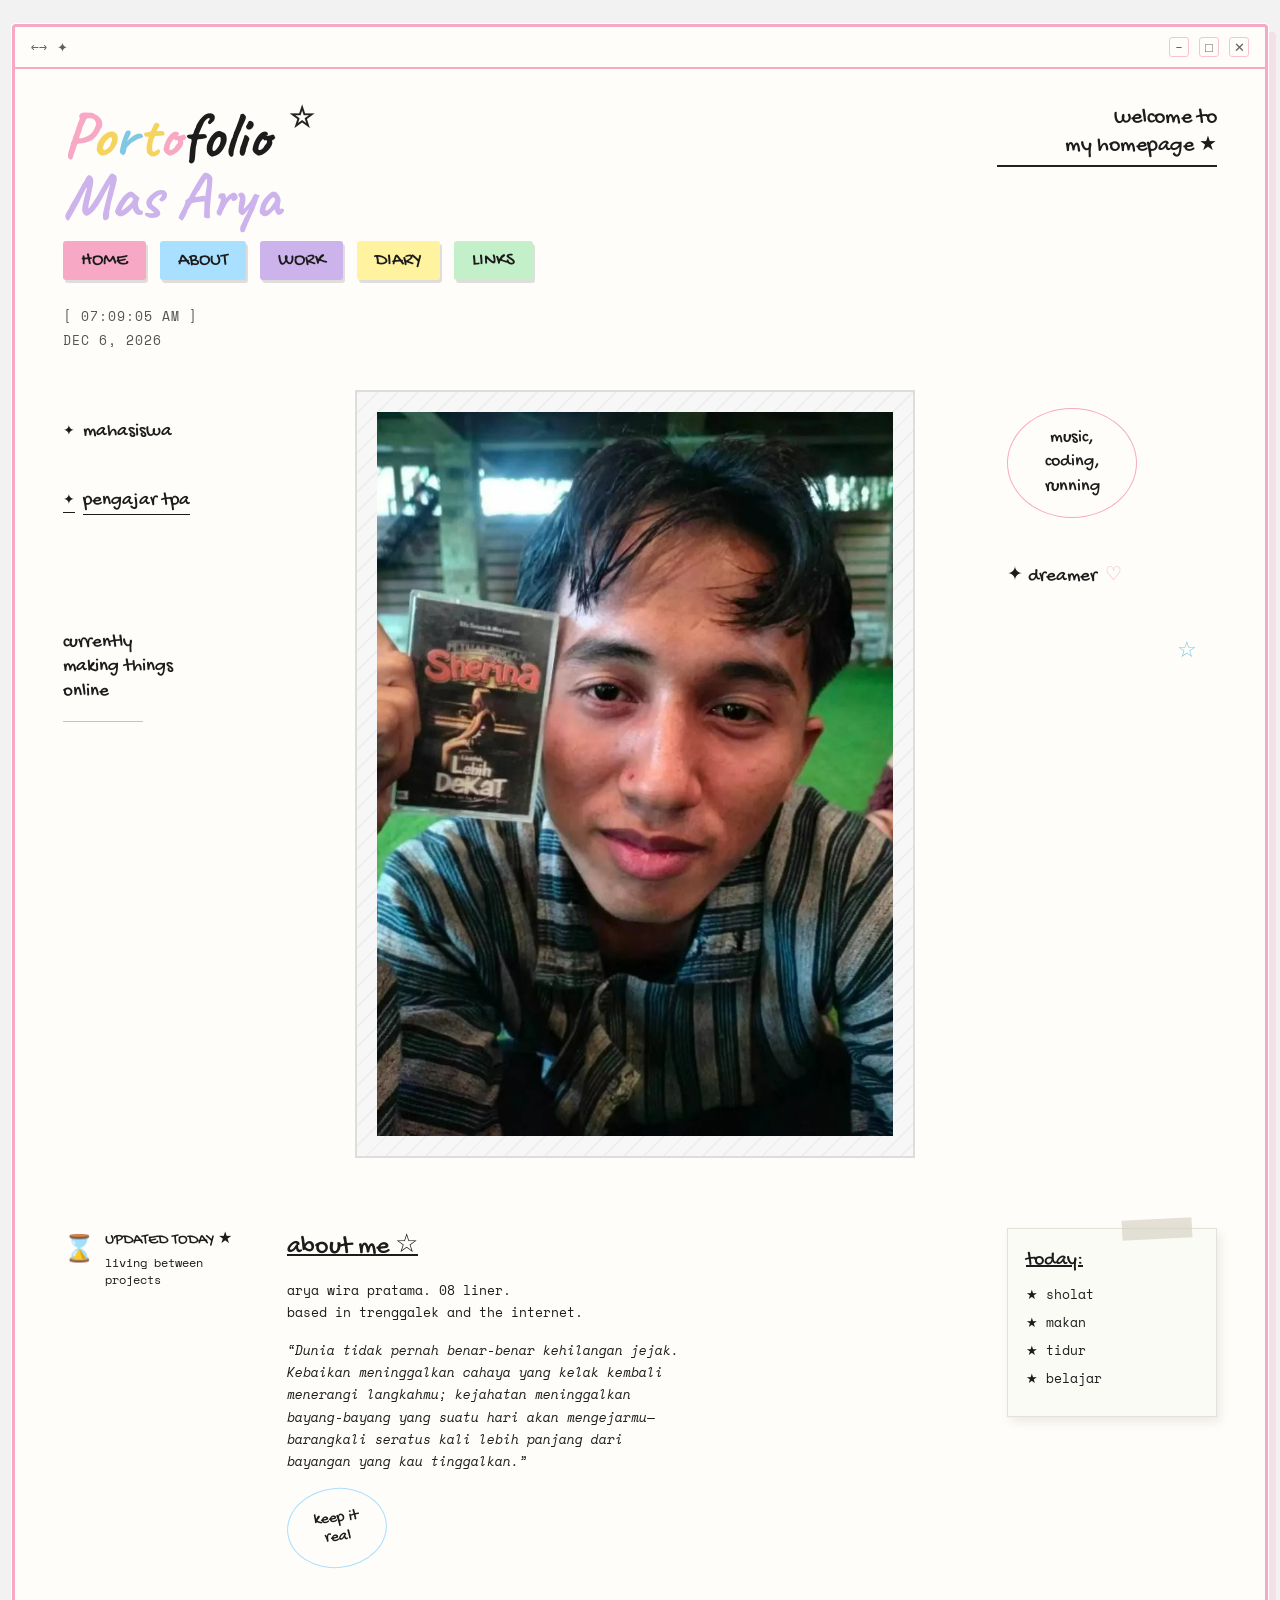
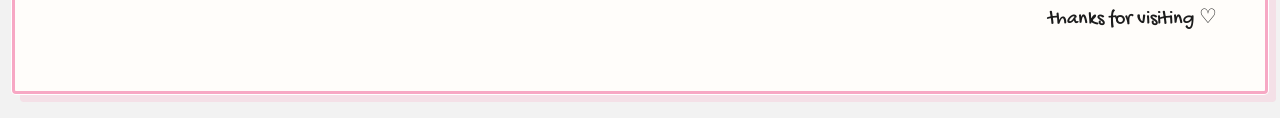
==== index.html @ 0e3eae9d "Membuat portfolio website" ====
<!DOCTYPE html>
<html lang="id">
<head>
<meta charset="UTF-8">
<meta name="viewport" content="width=device-width, initial-scale=1.0">
<title>Portofolio Mas Arya</title>
<link rel="preconnect" href="https://fonts.googleapis.com">
<link rel="preconnect" href="https://fonts.gstatic.com" crossorigin>
<link href="https://fonts.googleapis.com/css2?family=Gochi+Hand&family=Caveat:wght@600;700&family=Space+Mono:wght@400;700&display=swap" rel="stylesheet">
<link rel="stylesheet" href="style.css">
</head>
<body>

<div class="window">

  <div class="titlebar">
    <div class="left">
      <span>&#8592;&#8594;</span>
      <span>&#10022;</span>
    </div>
    <div class="right">
      <span>&#8722;</span>
      <span>&#9633;</span>
      <span>&#10005;</span>
    </div>
  </div>

  <div class="content">

    <!-- header -->
    <div class="header">
      <div class="logo reveal">
        <div class="l1"><span>P</span><span>o</span><span>r</span><span>t</span><span>o</span>folio</div>
        <div class="l2">Mas Arya</div>
        <div class="star twinkle">&#9734;</div>
      </div>

      <div class="welcome reveal">
        welcome to<br>
        my homepage <span style="font-size:20px;" class="twinkle">&#9733;</span>
        <div style="border-bottom:2px solid #222; margin-top:6px; width:220px; margin-left:auto;"></div>
      </div>
    </div>

    <nav>
      <a href="#home" class="reveal">HOME</a>
      <a href="#about" class="reveal">ABOUT</a>
      <a href="#work" class="reveal">WORK</a>
      <a href="#diary" class="reveal">DIARY</a>
      <a href="#links" class="reveal">LINKS</a>
    </nav>

    <div class="clock">
      <div>[ <span id="clock-time">--:--:-- --</span> ]</div>
      <div id="clock-date">MONTH DD, YYYY</div>
    </div>

    <!-- main -->
    <div class="main">

      <div class="side-list">
        <div class="side-item reveal"><span class="mark">&#10022;</span> mahasiswa</div>
        <div class="side-item underline reveal"><span class="mark">&#10022;</span> <span>pengajar tpa</span></div>

        <div class="note-left reveal">
          currently<br>
          making things<br>
          online
          <div><u>&nbsp;&nbsp;&nbsp;&nbsp;&nbsp;&nbsp;&nbsp;&nbsp;&nbsp;&nbsp;&nbsp;&nbsp;&nbsp;&nbsp;&nbsp;&nbsp;</u></div>
        </div>
      </div>

      <div class="portrait-wrap">
        <div class="portrait has-img reveal" id="portrait">
          <img src="your-photo.jpg" alt="foto profil">
        </div>
      </div>

      <div class="side-right">
        <div class="bubble reveal">music,<br>coding,<br>running</div>
        <div class="side-item2 reveal">&#10022; dreamer <span style="color:var(--pink);">&#9825;</span></div>
        <div class="starblue twinkle">&#9734;</div>
      </div>

    </div>

    <!-- footer -->
    <div class="footer-row">
      <div class="updated reveal">
        <div class="hourglass">&#8987;</div>
        <div>
          <div class="label">UPDATED TODAY <span class="twinkle">&#9733;</span></div>
          living between<br>projects
        </div>
      </div>

      <div class="about reveal">
        <h3>about me <span class="twinkle">&#9734;</span></h3>
        <p>
          arya wira pratama. 08 liner.<br>
          based in trenggalek and the internet.
        </p>
        <p style="font-style:italic;">
          &ldquo;Dunia tidak pernah benar-benar kehilangan jejak.<br>
          Kebaikan meninggalkan cahaya yang kelak kembali<br>
          menerangi langkahmu; kejahatan meninggalkan<br>
          bayang-bayang yang suatu hari akan mengejarmu&mdash;<br>
          barangkali seratus kali lebih panjang dari<br>
          bayangan yang kau tinggalkan.&rdquo;
        </p>
        <div class="keep-real">keep it<br>real</div>
      </div>

      <div class="sticky reveal">
        <div class="tape"></div>
        <h4>today:</h4>
        <ul>
          <li>&#9733; sholat</li>
          <li>&#9733; makan</li>
          <li>&#9733; tidur</li>
          <li>&#9733; belajar</li>
        </ul>
      </div>
    </div>

    <div class="thanks reveal">thanks for visiting &#9825;</div>

  </div>
</div>

<script src="script.js"></script>

</body>
</html>
---- style.css ----
:root{
    --pink:#f7a8c4;
    --pink-soft:#ffe2ec;
    --blue:#a9dfff;
    --purple:#cdb3ec;
    --yellow:#fff3a0;
    --green:#c3f0c8;
    --ink:#1c1c1c;
    --paper:#fffdfa;
  }

  *{box-sizing:border-box;}

  body{
    margin:0;
    background:#f2f2f2;
    font-family:'Space Mono', monospace;
    color:var(--ink);
    display:flex;
    justify-content:center;
    padding:24px 12px;
  }

  .window{
    width:100%;
    max-width:1360px;
    background:var(--paper);
    border:3px solid var(--pink);
    border-radius:4px;
    box-shadow:0 0 0 1px #fff, 8px 8px 0 rgba(247,168,196,0.25);
    position:relative;
    overflow:hidden;
  }

  /* ===== title bar ===== */
  .titlebar{
    display:flex;
    align-items:center;
    justify-content:space-between;
    padding:10px 16px;
    border-bottom:2px solid var(--pink);
    font-size:13px;
  }
  .titlebar .left, .titlebar .right{display:flex; gap:10px; align-items:center;}
  .titlebar span{opacity:.7;}
  .titlebar .right span{
    width:20px; height:20px;
    display:inline-flex; align-items:center; justify-content:center;
    border:1.5px solid var(--pink);
    border-radius:3px;
  }

  .content{
    padding:36px 48px 60px;
  }

  /* ===== header ===== */
  .header{
    display:flex;
    justify-content:space-between;
    align-items:flex-start;
    flex-wrap:wrap;
    gap:20px;
    margin-bottom:10px;
  }

  .logo{
    font-family:'Caveat', cursive;
    font-weight:700;
    font-size:64px;
    line-height:0.95;
    position:relative;
  }
  .logo .l1 span:nth-child(1){color:var(--pink);}
  .logo .l1 span:nth-child(2){color:#f4d35e;}
  .logo .l1 span:nth-child(3){color:#7ec8e3;}
  .logo .l1 span:nth-child(4){color:#f4d35e;}
  .logo .l1 span:nth-child(5){color:var(--pink);}
  .logo .l2{color:var(--purple);}
  .logo .star{
    position:absolute;
    top:0;
    right:-34px;
    font-size:28px;
    color:#222;
  }

  nav{
    display:flex;
    gap:14px;
    align-items:center;
    margin-top:14px;
    flex-wrap:wrap;
  }
  nav a{
    font-family:'Gochi Hand', cursive;
    font-size:19px;
    text-decoration:none;
    color:var(--ink);
    padding:8px 18px;
    border-radius:3px;
    transform:rotate(-1.5deg);
    display:inline-block;
    box-shadow:2px 3px 0 rgba(0,0,0,0.12);
    transition:transform .15s ease;
  }
  nav a:hover{transform:rotate(0deg) translateY(-2px);}
  nav a:nth-child(1){background:var(--pink);}
  nav a:nth-child(2){background:var(--blue); transform:rotate(1.5deg);}
  nav a:nth-child(3){background:var(--purple); transform:rotate(-1deg);}
  nav a:nth-child(4){background:var(--yellow); transform:rotate(1deg);}
  nav a:nth-child(5){background:var(--green); transform:rotate(-1.5deg);}

  .welcome{
    text-align:right;
    font-family:'Gochi Hand', cursive;
    font-size:22px;
    max-width:260px;
  }
  .welcome u{text-decoration-color:var(--ink);}

  .clock{
    margin-top:26px;
    font-size:13px;
    letter-spacing:1px;
    opacity:.75;
  }
  .clock div:first-child{margin-bottom:4px;}

  /* ===== main grid ===== */
  .main{
    display:grid;
    grid-template-columns:200px 1fr 210px;
    gap:24px;
    margin-top:40px;
    align-items:start;
  }

  .side-list{
    display:flex;
    flex-direction:column;
    gap:46px;
    padding-top:30px;
  }
  .side-item{
    font-family:'Gochi Hand', cursive;
    font-size:19px;
    display:flex;
    align-items:center;
    gap:8px;
  }
  .side-item.underline span{border-bottom:1.5px solid var(--ink); padding-bottom:2px;}
  .side-item .mark{font-size:14px;}
  .disc{
    width:34px; height:34px;
    border:1.5px solid #333;
    border-radius:50%;
    display:flex;align-items:center;justify-content:center;
    font-size:9px;
    margin-top:4px;
  }

  .note-left{
    margin-top:70px;
    font-family:'Gochi Hand', cursive;
    font-size:19px;
    line-height:1.3;
  }
  .note-left u{text-decoration-color:var(--pink);}

  /* ===== portrait ===== */
  .portrait-wrap{
    display:flex;
    justify-content:center;
  }
  .portrait{
    width:100%;
    max-width:560px;
    aspect-ratio:685/940;
    border:2px solid #ddd;
    background:
      repeating-linear-gradient(135deg, #efefef 0 2px, #f7f7f7 2px 14px);
    display:flex;
    align-items:center;
    justify-content:center;
    flex-direction:column;
    gap:10px;
    color:#9a9a9a;
    text-align:center;
    font-family:'Space Mono', monospace;
    font-size:13px;
    padding:20px;
  }
  .portrait img{
    width:100%;
    height:100%;
    object-fit:cover;
    display:none;
  }
  .portrait.has-img img{display:block;}
  .portrait.has-img .placeholder-text{display:none;}
  .placeholder-icon{font-size:34px;}

  /* ===== right sidebar ===== */
  .side-right{
    display:flex;
    flex-direction:column;
    gap:44px;
    padding-top:18px;
    align-items:flex-start;
  }
  .bubble{
    font-family:'Gochi Hand', cursive;
    font-size:18px;
    text-align:center;
    line-height:1.35;
    border:1.5px solid var(--pink);
    border-radius:50%;
    width:130px;
    height:110px;
    display:flex;
    align-items:center;
    justify-content:center;
    transform:rotate(-2deg);
  }
  .side-item2{
    font-family:'Gochi Hand', cursive;
    font-size:19px;
    display:flex;
    align-items:center;
    gap:8px;
  }
  .starblue{color:#7ec8e3; font-size:22px; align-self:flex-end; margin-right:20px;}

  /* ===== footer row ===== */
  .footer-row{
    display:grid;
    grid-template-columns:200px 1fr 210px;
    gap:24px;
    margin-top:70px;
    align-items:start;
  }

  .updated{
    display:flex;
    gap:10px;
    align-items:flex-start;
    font-family:'Space Mono', monospace;
    font-size:12px;
  }
  .updated .hourglass{font-size:26px;}
  .updated .label{
    font-family:'Gochi Hand', cursive;
    font-size:16px;
    margin-bottom:4px;
  }

  .about{
    max-width:420px;
  }
  .about h3{
    font-family:'Gochi Hand', cursive;
    font-size:26px;
    text-decoration:underline;
    margin:0 0 16px 0;
    font-weight:400;
  }
  .about p{
    font-family:'Space Mono', monospace;
    font-size:13px;
    line-height:1.7;
    margin:0 0 16px 0;
  }
  .keep-real{
    margin-top:10px;
    font-family:'Gochi Hand', cursive;
    font-size:16px;
    border:1.5px solid var(--blue);
    border-radius:50%;
    width:100px;
    height:80px;
    display:flex;
    align-items:center;
    justify-content:center;
    text-align:center;
    transform:rotate(-6deg);
  }

  .sticky{
    background:#fbfbf6;
    border:1px solid #e2e2da;
    box-shadow:3px 5px 10px rgba(0,0,0,0.08);
    padding:20px 18px;
    font-family:'Space Mono', monospace;
    font-size:13px;
    position:relative;
    transform:rotate(1.5deg);
  }
  .sticky .tape{
    position:absolute;
    top:-10px; right:24px;
    width:70px; height:20px;
    background:rgba(210,205,190,0.6);
    transform:rotate(-3deg);
  }
  .sticky h4{
    font-family:'Gochi Hand', cursive;
    font-size:20px;
    text-decoration:underline;
    margin:0 0 12px 0;
    font-weight:400;
  }
  .sticky ul{list-style:none; margin:0; padding:0;}
  .sticky li{margin-bottom:8px;}

  .thanks{
    margin-top:36px;
    text-align:right;
    font-family:'Gochi Hand', cursive;
    font-size:20px;
  }

  @media (max-width:900px){
    .main, .footer-row{grid-template-columns:1fr;}
    .side-list, .side-right{
      flex-direction:row;
      flex-wrap:wrap;
      gap:20px;
      padding-top:0;
    }
    .header{flex-direction:column;}
    .welcome{text-align:left;}
    .content{padding:24px;}
    .logo{font-size:46px;}
  }

/* ===== animasi ===== */

/* elemen masuk bertahap saat halaman dimuat */
.reveal{
  opacity:0;
  transform:translateY(14px);
  transition:opacity .55s ease, transform .55s ease;
}
.reveal.revealed{
  opacity:1;
  transform:translateY(0);
}

/* bintang & aksen berkedip pelan */
@keyframes twinkle{
  0%, 100%{ opacity:1; transform:scale(1); }
  50%{ opacity:.35; transform:scale(0.8); }
}

/* jejak kelip mengikuti kursor */
.cursor-sparkle{
  position:fixed;
  z-index:9999;
  pointer-events:none;
  font-size:14px;
  transform:translate(-50%, -50%);
  animation:sparkle-float 0.9s ease-out forwards;
}
@keyframes sparkle-float{
  0%{
    opacity:1;
    transform:translate(-50%, -50%) scale(1) translateY(0);
  }
  100%{
    opacity:0;
    transform:translate(calc(-50% + var(--dx, 0px)), -50%) scale(0.4) translateY(-26px);
  }
}

@media (prefers-reduced-motion: reduce){
  .reveal{ opacity:1; transform:none; transition:none; }
  .cursor-sparkle{ display:none; }
}
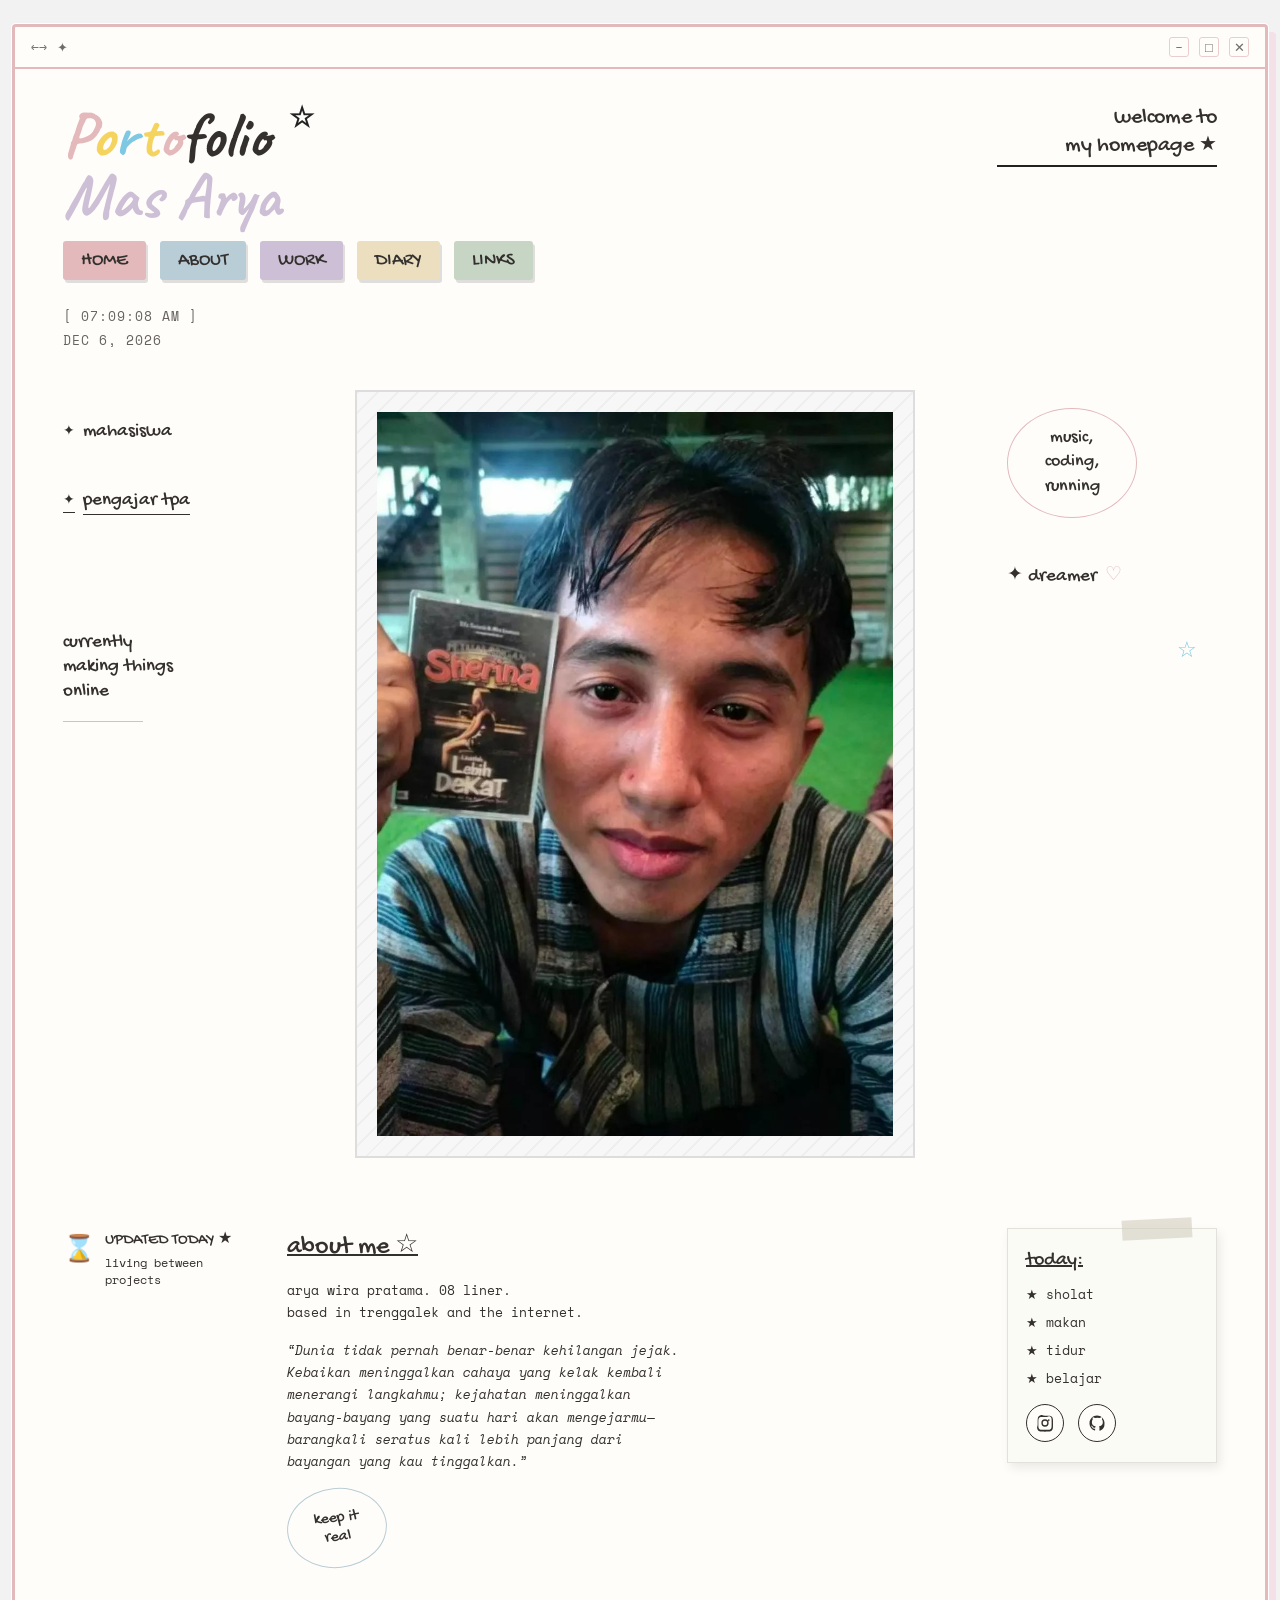
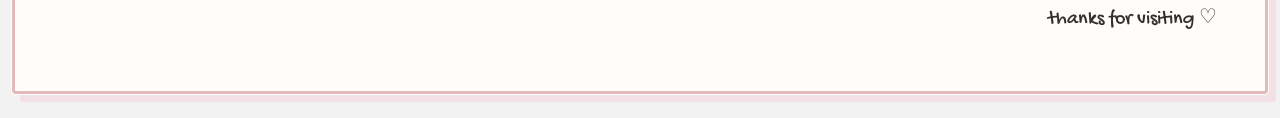
==== commit 0f8c73e8: "update" ====
--- a/index.html
+++ b/index.html
@@ -111,7 +111,7 @@
         <div class="keep-real">keep it<br>real</div>
       </div>
 
-      <div class="sticky reveal">
+      <div class="sticky reveal" id="links">
         <div class="tape"></div>
         <h4>today:</h4>
         <ul>
@@ -120,6 +120,14 @@
           <li>&#9733; tidur</li>
           <li>&#9733; belajar</li>
         </ul>
+        <div class="socials">
+          <a href="https://www.instagram.com/aryas.note/" target="_blank" rel="noopener" aria-label="Instagram">
+            <svg viewBox="0 0 24 24"><path d="M12 2.2c3.2 0 3.6 0 4.85.07 1.17.05 1.97.24 2.43.4a4.9 4.9 0 0 1 1.77 1.15 4.9 4.9 0 0 1 1.15 1.77c.16.46.35 1.26.4 2.43.06 1.25.07 1.65.07 4.85s-.01 3.6-.07 4.85c-.05 1.17-.24 1.97-.4 2.43a4.9 4.9 0 0 1-1.15 1.77 4.9 4.9 0 0 1-1.77 1.15c-.46.16-1.26.35-2.43.4-1.25.06-1.65.07-4.85.07s-3.6-.01-4.85-.07c-1.17-.05-1.97-.24-2.43-.4a4.9 4.9 0 0 1-1.77-1.15 4.9 4.9 0 0 1-1.15-1.77c-.16-.46-.35-1.26-.4-2.43C2.21 15.6 2.2 15.2 2.2 12s.01-3.6.07-4.85c.05-1.17.24-1.97.4-2.43A4.9 4.9 0 0 1 3.82 3c.5-.5 1.06-.9 1.77-1.15.46-.16 1.26-.35 2.43-.4C9.27 2.21 9.67 2.2 12 2.2Zm0 1.8c-3.15 0-3.52.01-4.76.07-.96.04-1.48.2-1.82.33-.46.18-.78.4-1.13.74-.34.35-.56.67-.74 1.13-.13.34-.29.86-.33 1.82C3.16 8.33 3.15 8.7 3.15 12s.01 3.67.07 4.91c.04.96.2 1.48.33 1.82.18.46.4.78.74 1.13.35.34.67.56 1.13.74.34.13.86.29 1.82.33 1.24.06 1.61.07 4.76.07s3.52-.01 4.76-.07c.96-.04 1.48-.2 1.82-.33.46-.18.78-.4 1.13-.74.34-.35.56-.67.74-1.13.13-.34.29-.86.33-1.82.06-1.24.07-1.61.07-4.91s-.01-3.67-.07-4.91c-.04-.96-.2-1.48-.33-1.82a3.1 3.1 0 0 0-.74-1.13 3.1 3.1 0 0 0-1.13-.74c-.34-.13-.86-.29-1.82-.33C15.52 4.01 15.15 4 12 4Zm0 3.15a4.85 4.85 0 1 1 0 9.7 4.85 4.85 0 0 1 0-9.7Zm0 1.8a3.05 3.05 0 1 0 0 6.1 3.05 3.05 0 0 0 0-6.1Zm5.04-2a1.13 1.13 0 1 1 0 2.27 1.13 1.13 0 0 1 0-2.27Z"/></svg>
+          </a>
+          <a href="https://github.com/aksara26" target="_blank" rel="noopener" aria-label="GitHub">
+            <svg viewBox="0 0 24 24"><path d="M12 2C6.48 2 2 6.58 2 12.2c0 4.5 2.87 8.32 6.84 9.67.5.1.68-.22.68-.49 0-.24-.01-1.04-.01-1.88-2.78.51-3.5-.7-3.72-1.34-.13-.33-.68-1.34-1.16-1.62-.4-.22-.97-.75-.01-.77.9-.01 1.54.84 1.75 1.18 1.03 1.75 2.67 1.26 3.32.96.1-.76.4-1.26.73-1.55-2.55-.3-5.23-1.31-5.23-5.82 0-1.28.44-2.34 1.17-3.16-.12-.3-.51-1.5.11-3.12 0 0 .96-.31 3.14 1.2a10.5 10.5 0 0 1 5.72 0c2.18-1.51 3.14-1.2 3.14-1.2.62 1.62.23 2.82.11 3.12.73.82 1.17 1.87 1.17 3.16 0 4.52-2.69 5.51-5.25 5.81.41.37.78 1.09.78 2.2 0 1.59-.01 2.87-.01 3.26 0 .27.18.6.69.49A10.2 10.2 0 0 0 22 12.2C22 6.58 17.52 2 12 2Z"/></svg>
+          </a>
+        </div>
       </div>
     </div>
 
--- a/style.css
+++ b/style.css
@@ -1,11 +1,11 @@
   :root{
-    --pink:#f7a8c4;
-    --pink-soft:#ffe2ec;
-    --blue:#a9dfff;
-    --purple:#cdb3ec;
-    --yellow:#fff3a0;
-    --green:#c3f0c8;
-    --ink:#1c1c1c;
+    --pink:#e3b9bc;
+    --pink-soft:#f6e9e7;
+    --blue:#b9cdd6;
+    --purple:#cdc0d6;
+    --yellow:#ecdfc0;
+    --green:#c7d6c4;
+    --ink:#33302e;
     --paper:#fffdfa;
   }
 
@@ -377,3 +377,31 @@
   .reveal{ opacity:1; transform:none; transition:none; }
   .cursor-sparkle{ display:none; }
 }
+
+/* ===== social links ===== */
+.socials{
+  display:flex;
+  gap:14px;
+  margin-top:16px;
+}
+.socials a{
+  width:38px;
+  height:38px;
+  border-radius:50%;
+  border:1.5px solid var(--ink);
+  display:flex;
+  align-items:center;
+  justify-content:center;
+  color:var(--ink);
+  background:var(--paper);
+  transition:transform .15s ease, background .15s ease, color .15s ease;
+}
+.socials a svg{
+  width:18px;
+  height:18px;
+  fill:currentColor;
+}
+.socials a:hover{
+  transform:translateY(-3px) rotate(-4deg);
+  background:var(--pink);
+}
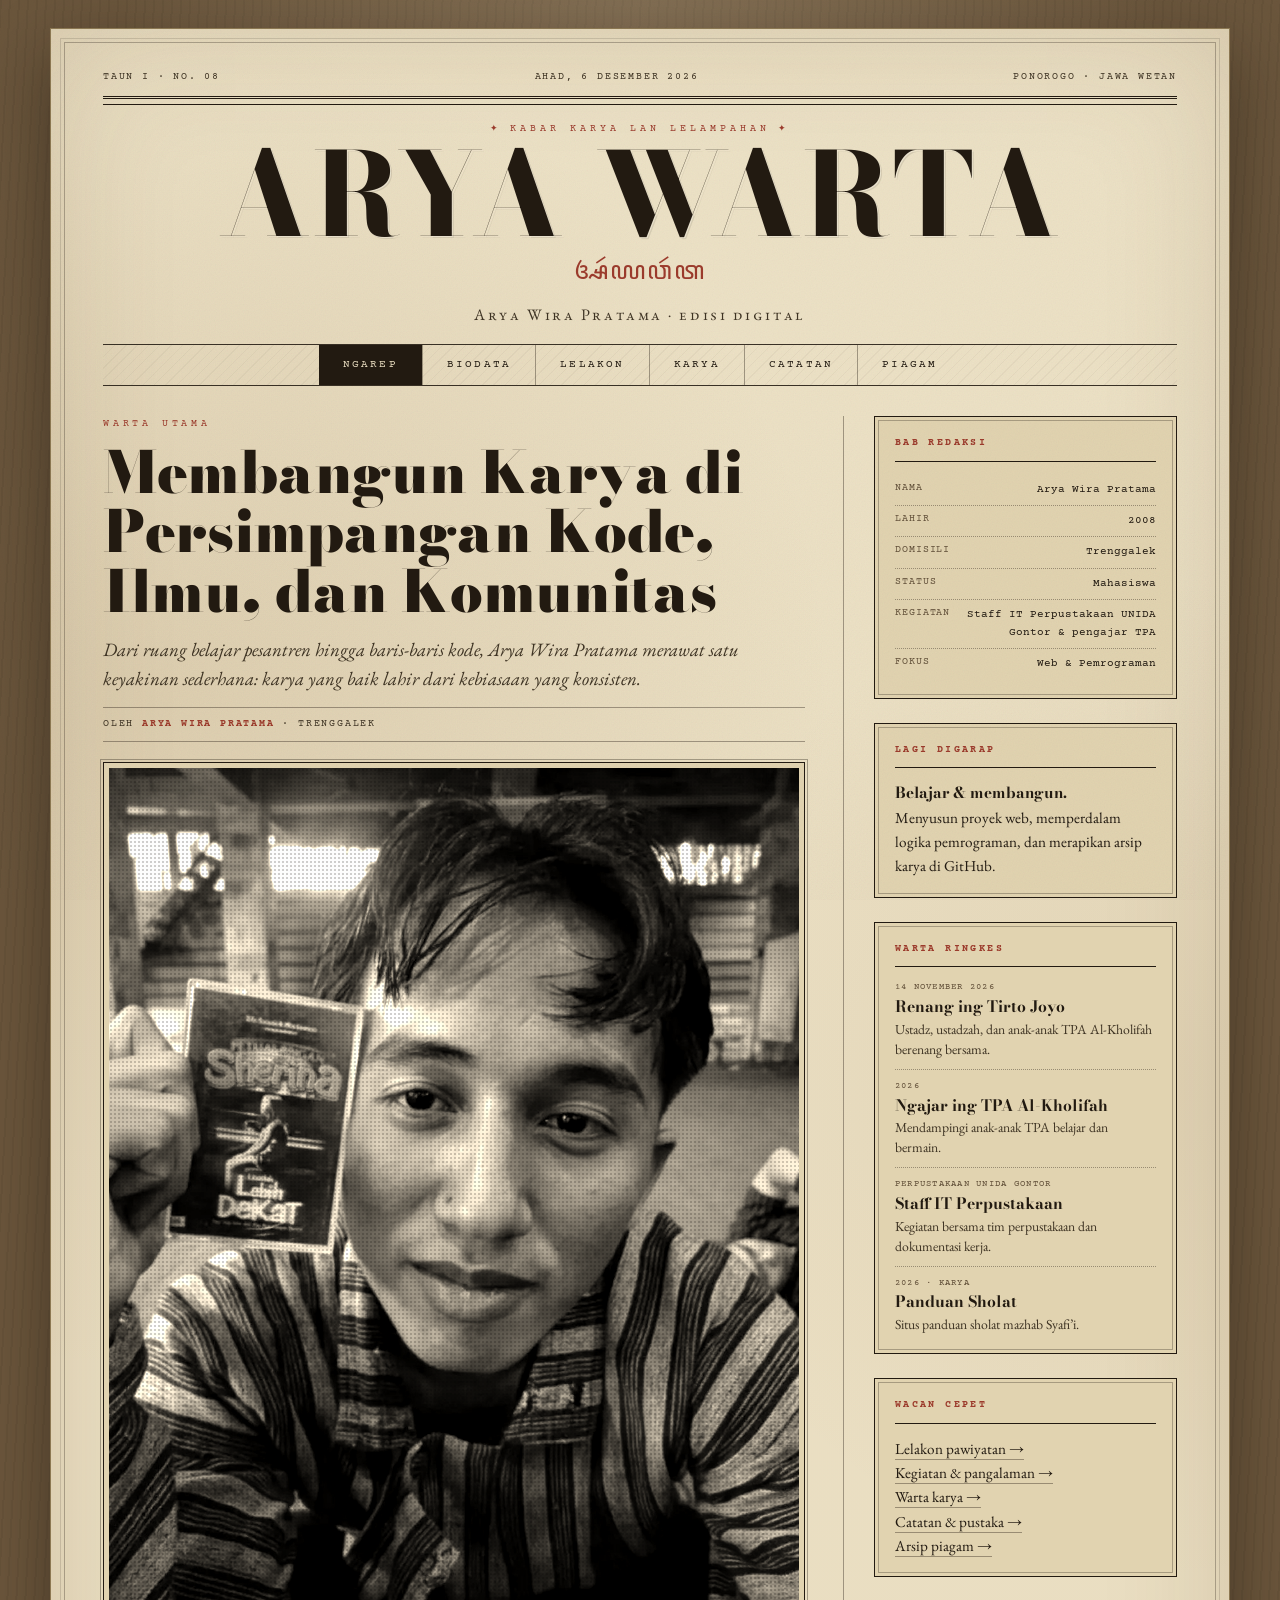
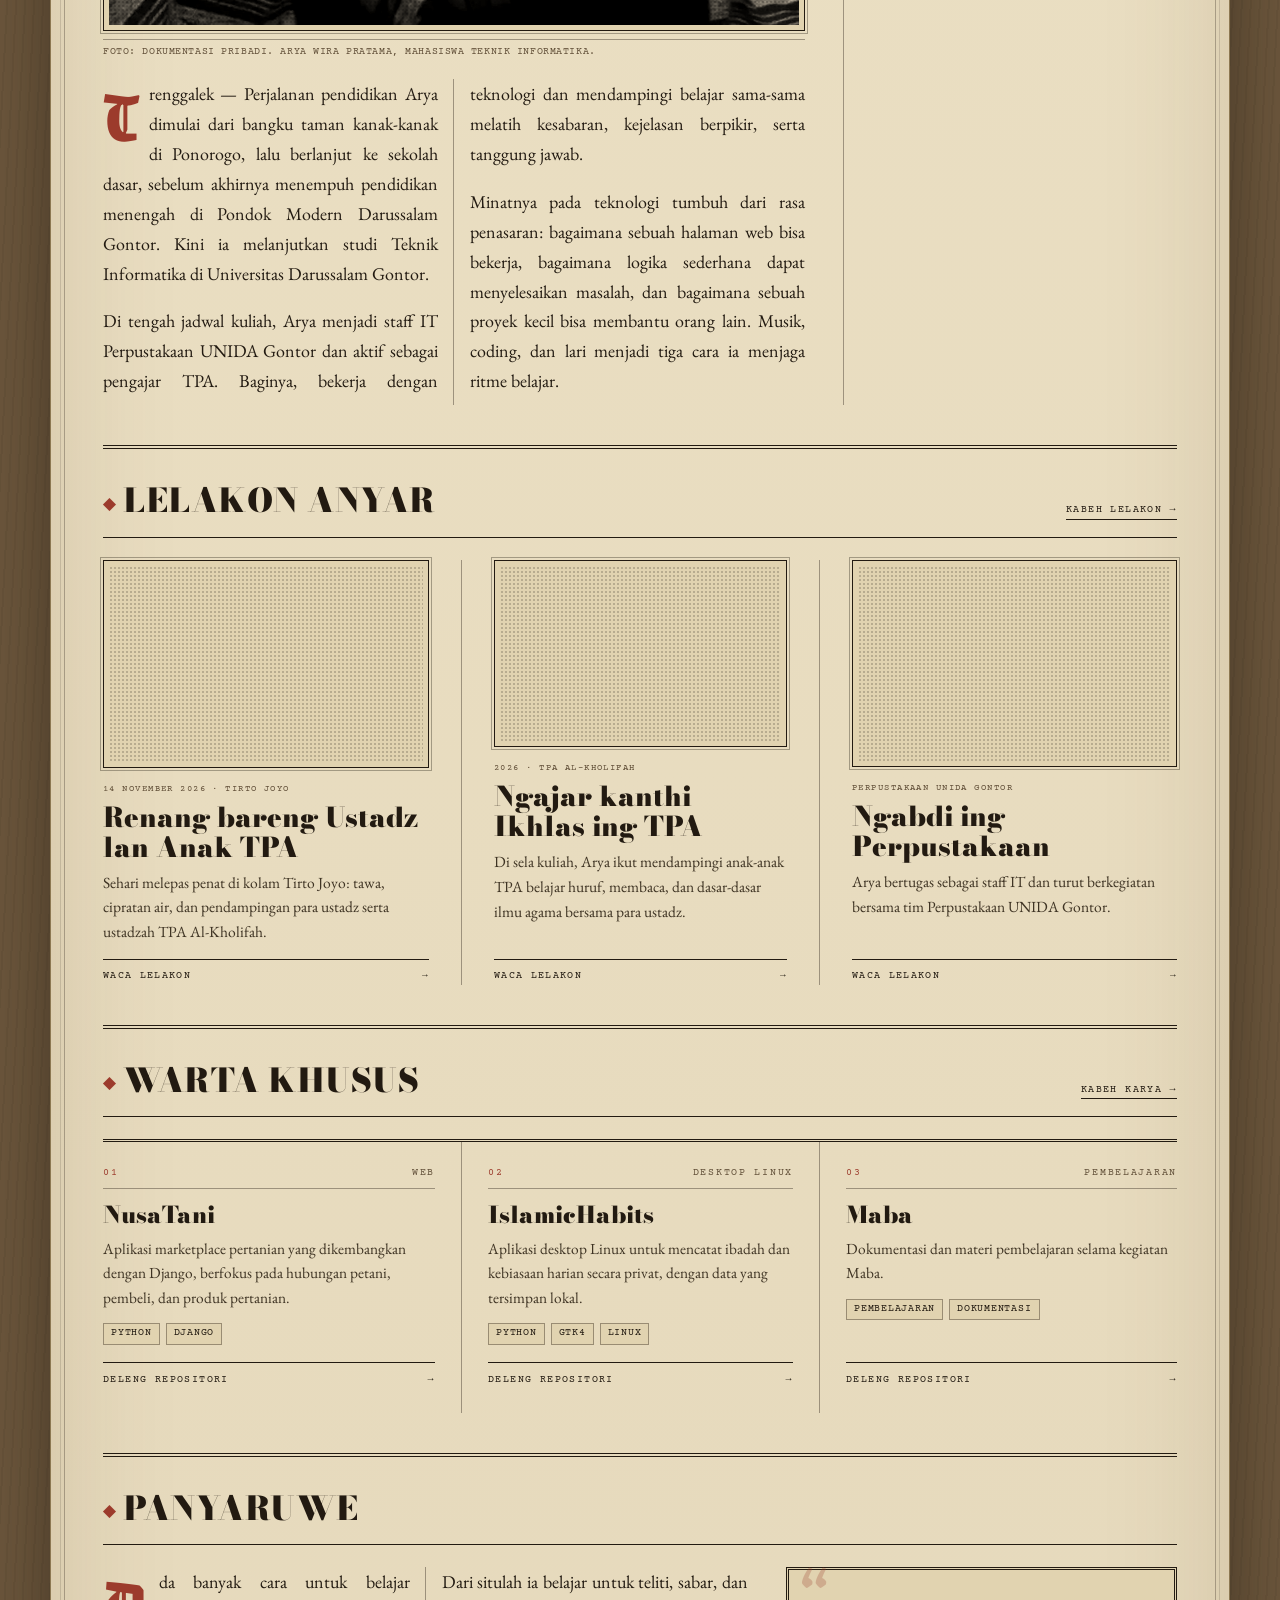
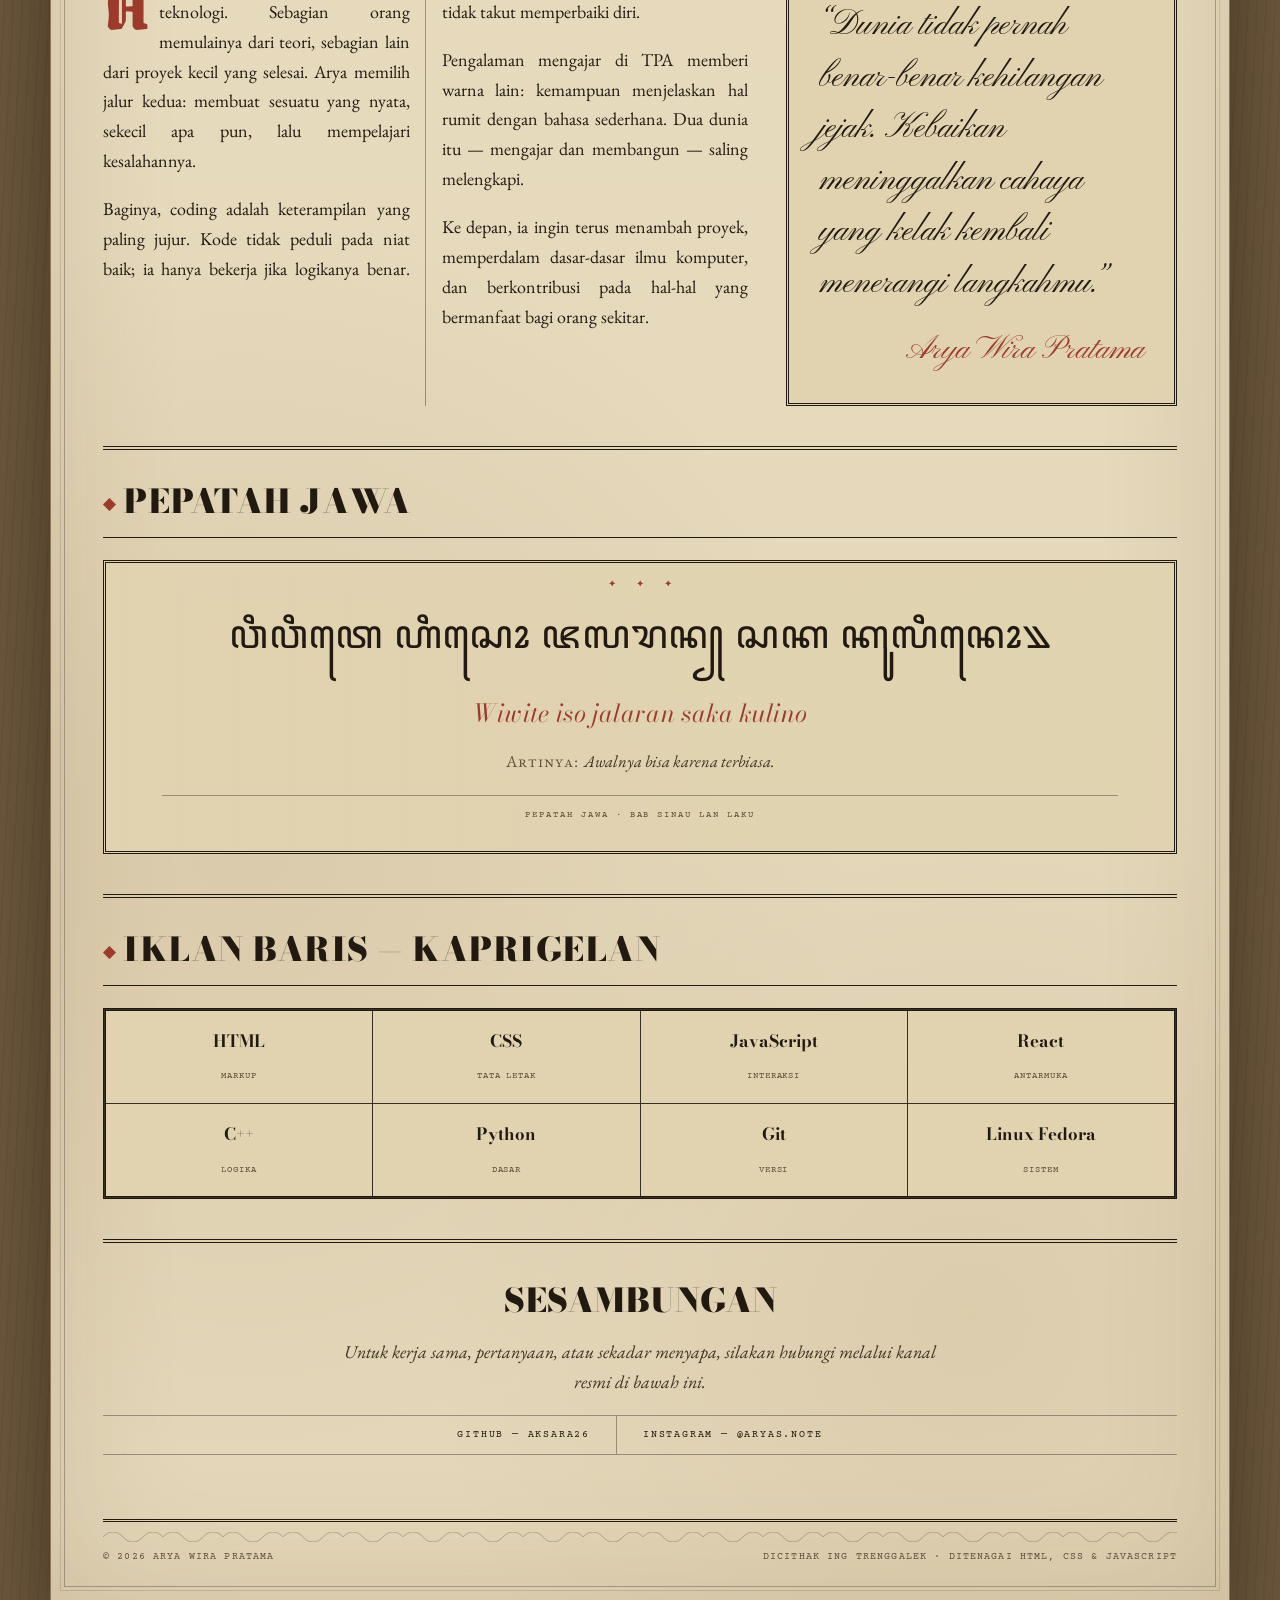
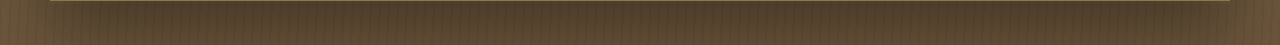
==== commit 2f5ee0f7: "style baru" ====
--- a/index.html
+++ b/index.html
@@ -1,142 +1,382 @@
 <!DOCTYPE html>
 <html lang="id">
 <head>
-<meta charset="UTF-8">
-<meta name="viewport" content="width=device-width, initial-scale=1.0">
-<title>Portofolio Mas Arya</title>
-<link rel="preconnect" href="https://fonts.googleapis.com">
-<link rel="preconnect" href="https://fonts.gstatic.com" crossorigin>
-<link href="https://fonts.googleapis.com/css2?family=Gochi+Hand&family=Caveat:wght@600;700&family=Space+Mono:wght@400;700&display=swap" rel="stylesheet">
-<link rel="stylesheet" href="style.css">
+  <meta charset="UTF-8">
+  <meta name="viewport" content="width=device-width, initial-scale=1.0">
+  <title>Arya Warta — Arya Wira Pratama</title>
+  <meta name="description" content="Kabar karya dan lelampahan Arya Wira Pratama, disajikan seperti koran Jawa kuno.">
+  <meta name="author" content="Arya Wira Pratama">
+  <meta name="theme-color" content="#E9DDC0">
+  <link rel="icon" href="favicon.svg" type="image/svg+xml">
+  <meta property="og:type" content="website">
+  <meta property="og:site_name" content="Arya Warta">
+  <meta property="og:locale" content="id_ID">
+  <meta property="og:title" content="Arya Warta — Arya Wira Pratama">
+  <meta property="og:description" content="Kabar karya dan lelampahan Arya Wira Pratama, disajikan seperti koran Jawa kuno.">
+  <meta property="og:image" content="your-photo.jpg">
+  <meta name="twitter:card" content="summary_large_image">
+  <meta name="twitter:title" content="Arya Warta — Arya Wira Pratama">
+  <meta name="twitter:description" content="Kabar karya dan lelampahan Arya Wira Pratama, disajikan seperti koran Jawa kuno.">
+  <meta name="twitter:image" content="your-photo.jpg">
+  <link rel="preconnect" href="https://fonts.googleapis.com">
+  <link rel="preconnect" href="https://fonts.gstatic.com" crossorigin>
+  <link href="https://fonts.googleapis.com/css2?family=Bodoni+Moda:opsz,wght@6..96,400..900&family=Courier+Prime:wght@400;700&family=EB+Garamond:ital,wght@0,400;0,600;1,400&family=Grenze+Gotisch:wght@100..900&family=Noto+Sans+Javanese:wght@400;700&family=Pinyon+Script&display=swap" rel="stylesheet">
+  <link rel="stylesheet" href="style.css">
+  <noscript><style>.reveal{opacity:1;transform:none}</style></noscript>
 </head>
 <body>
-
-<div class="window">
-
-  <div class="titlebar">
-    <div class="left">
-      <span>&#8592;&#8594;</span>
-      <span>&#10022;</span>
+<a class="skip-link" href="#main">Langsung ke isi</a>
+<div class="page-shadow" aria-hidden="true"></div>
+
+<div class="sheet">
+
+  <header class="masthead">
+    <div class="masthead-meta">
+      <span>Taun I &middot; No. 08</span>
+      <span id="edition-date">Ngemot tanggal&hellip;</span>
+      <span>Ponorogo &middot; Jawa Wetan</span>
     </div>
-    <div class="right">
-      <span>&#8722;</span>
-      <span>&#9633;</span>
-      <span>&#10005;</span>
+    <div class="masthead-rule"></div>
+    <p class="masthead-kicker">Kabar Karya lan Lelampahan</p>
+    <h1 class="masthead-title"><a href="index.html">Arya Warta</a></h1>
+    <p class="masthead-jawa" lang="jv" aria-hidden="true">ꦄꦂꦪꦮꦂꦠ</p>
+    <p class="masthead-tagline">Arya Wira Pratama &middot; edisi digital</p>
+    <nav class="masthead-nav" aria-label="Navigasi utama">
+      <a href="index.html" aria-current="page" title="Beranda">Ngarep</a>
+      <a href="biodata.html" title="Biodata">Biodata</a>
+      <a href="riwayat.html" title="Riwayat">Lelakon</a>
+      <a href="projects.html" title="Proyek">Karya</a>
+      <a href="catatan.html" title="Catatan">Catatan</a>
+      <a href="certificates.html" title="Sertifikat">Piagam</a>
+    </nav>
+  </header>
+
+  <main class="page-shell" id="main" tabindex="-1">
+
+    <!-- ===== HALAMAN DEPAN ===== -->
+    <div class="front-grid">
+
+      <section class="lead reveal">
+        <p class="kicker">Warta Utama</p>
+        <h2 class="headline">Membangun Karya di Persimpangan Kode, Ilmu, dan Komunitas</h2>
+        <p class="dek">
+          Dari ruang belajar pesantren hingga baris-baris kode, Arya Wira Pratama
+          merawat satu keyakinan sederhana: karya yang baik lahir dari kebiasaan
+          yang konsisten.
+        </p>
+        <div class="byline">Oleh <strong>Arya Wira Pratama</strong> &middot; Trenggalek</div>
+
+        <figure class="photo">
+          <a class="lightbox-trigger" href="your-photo.jpg" data-lightbox aria-label="Perbesar foto Arya Wira Pratama">
+            <div class="halftone">
+              <img src="your-photo.jpg" alt="Foto Arya Wira Pratama" width="1080" height="1342" decoding="async">
+            </div>
+          </a>
+          <figcaption>Foto: dokumentasi pribadi. Arya Wira Pratama, mahasiswa Teknik Informatika.</figcaption>
+        </figure>
+
+        <div class="lead-body">
+          <p>
+            Trenggalek &mdash; Perjalanan pendidikan Arya dimulai dari bangku taman
+            kanak-kanak di Ponorogo, lalu berlanjut ke sekolah dasar, sebelum
+            akhirnya menempuh pendidikan menengah di Pondok Modern Darussalam
+            Gontor. Kini ia melanjutkan studi Teknik Informatika di Universitas
+            Darussalam Gontor.
+          </p>
+          <p>
+            Di tengah jadwal kuliah, Arya menjadi staff IT Perpustakaan UNIDA
+            Gontor dan aktif sebagai pengajar TPA. Baginya, bekerja dengan
+            teknologi dan mendampingi belajar sama-sama melatih kesabaran,
+            kejelasan berpikir, serta tanggung jawab.
+          </p>
+          <p>
+            Minatnya pada teknologi tumbuh dari rasa penasaran: bagaimana sebuah
+            halaman web bisa bekerja, bagaimana logika sederhana dapat
+            menyelesaikan masalah, dan bagaimana sebuah proyek kecil bisa
+            membantu orang lain. Musik, coding, dan lari menjadi tiga cara ia
+            menjaga ritme belajar.
+          </p>
+        </div>
+      </section>
+
+      <aside class="rail">
+        <div class="rail-box reveal">
+          <h3 class="box-title">Bab Redaksi</h3>
+          <dl class="facts">
+            <div><dt>Nama</dt><dd>Arya Wira Pratama</dd></div>
+            <div><dt>Lahir</dt><dd>2008</dd></div>
+            <div><dt>Domisili</dt><dd>Trenggalek</dd></div>
+            <div><dt>Status</dt><dd>Mahasiswa</dd></div>
+            <div><dt>Kegiatan</dt><dd>Staff IT Perpustakaan UNIDA Gontor &amp; pengajar TPA</dd></div>
+            <div><dt>Fokus</dt><dd>Web &amp; Pemrograman</dd></div>
+          </dl>
+        </div>
+
+        <div class="rail-box reveal">
+          <h3 class="box-title">Lagi Digarap</h3>
+          <p class="rail-note">
+            <b>Belajar &amp; membangun.</b><br>
+            Menyusun proyek web, memperdalam logika pemrograman, dan
+            merapikan arsip karya di GitHub.
+          </p>
+        </div>
+
+        <div class="rail-box reveal">
+          <h3 class="box-title">Warta Ringkes</h3>
+          <ul class="briefs">
+            <li>
+              <span class="brief-date">14 November 2026</span>
+              <a href="riwayat.html#renang">Renang ing Tirto Joyo</a>
+              <span class="brief-desc">
+                Ustadz, ustadzah, dan anak-anak TPA Al-Kholifah berenang bersama.
+              </span>
+            </li>
+            <li>
+              <span class="brief-date">2026</span>
+              <a href="riwayat.html#tpa">Ngajar ing TPA Al-Kholifah</a>
+              <span class="brief-desc">
+                Mendampingi anak-anak TPA belajar dan bermain.
+              </span>
+            </li>
+            <li>
+              <span class="brief-date">Perpustakaan UNIDA Gontor</span>
+              <a href="riwayat.html#perpustakaan">Staff IT Perpustakaan</a>
+              <span class="brief-desc">
+                Kegiatan bersama tim perpustakaan dan dokumentasi kerja.
+              </span>
+            </li>
+            <li>
+              <span class="brief-date">2026 &middot; Karya</span>
+              <a href="projects.html">Panduan Sholat</a>
+              <span class="brief-desc">
+                Situs panduan sholat mazhab Syafi&rsquo;i.
+              </span>
+            </li>
+          </ul>
+        </div>
+
+        <div class="rail-box reveal">
+          <h3 class="box-title">Wacan Cepet</h3>
+          <p class="rail-note">
+            <a href="biodata.html#pawiyatan-heading">Lelakon pawiyatan &rarr;</a><br>
+            <a href="riwayat.html">Kegiatan &amp; pangalaman &rarr;</a><br>
+            <a href="projects.html">Warta karya &rarr;</a><br>
+            <a href="catatan.html">Catatan &amp; pustaka &rarr;</a><br>
+            <a href="certificates.html">Arsip piagam &rarr;</a>
+          </p>
+        </div>
+      </aside>
+
     </div>
-  </div>
-
-  <div class="content">
-
-    <!-- header -->
-    <div class="header">
-      <div class="logo reveal">
-        <div class="l1"><span>P</span><span>o</span><span>r</span><span>t</span><span>o</span>folio</div>
-        <div class="l2">Mas Arya</div>
-        <div class="star twinkle">&#9734;</div>
-      </div>
-
-      <div class="welcome reveal">
-        welcome to<br>
-        my homepage <span style="font-size:20px;" class="twinkle">&#9733;</span>
-        <div style="border-bottom:2px solid #222; margin-top:6px; width:220px; margin-left:auto;"></div>
-      </div>
-    </div>
-
-    <nav>
-      <a href="#home" class="reveal">HOME</a>
-      <a href="#about" class="reveal">ABOUT</a>
-      <a href="#work" class="reveal">WORK</a>
-      <a href="#diary" class="reveal">DIARY</a>
-      <a href="#links" class="reveal">LINKS</a>
-    </nav>
-
-    <div class="clock">
-      <div>[ <span id="clock-time">--:--:-- --</span> ]</div>
-      <div id="clock-date">MONTH DD, YYYY</div>
-    </div>
-
-    <!-- main -->
-    <div class="main">
-
-      <div class="side-list">
-        <div class="side-item reveal"><span class="mark">&#10022;</span> mahasiswa</div>
-        <div class="side-item underline reveal"><span class="mark">&#10022;</span> <span>pengajar tpa</span></div>
-
-        <div class="note-left reveal">
-          currently<br>
-          making things<br>
-          online
-          <div><u>&nbsp;&nbsp;&nbsp;&nbsp;&nbsp;&nbsp;&nbsp;&nbsp;&nbsp;&nbsp;&nbsp;&nbsp;&nbsp;&nbsp;&nbsp;&nbsp;</u></div>
-        </div>
-      </div>
-
-      <div class="portrait-wrap">
-        <div class="portrait has-img reveal" id="portrait">
-          <img src="your-photo.jpg" alt="foto profil">
-        </div>
-      </div>
-
-      <div class="side-right">
-        <div class="bubble reveal">music,<br>coding,<br>running</div>
-        <div class="side-item2 reveal">&#10022; dreamer <span style="color:var(--pink);">&#9825;</span></div>
-        <div class="starblue twinkle">&#9734;</div>
-      </div>
-
-    </div>
-
-    <!-- footer -->
-    <div class="footer-row">
-      <div class="updated reveal">
-        <div class="hourglass">&#8987;</div>
-        <div>
-          <div class="label">UPDATED TODAY <span class="twinkle">&#9733;</span></div>
-          living between<br>projects
-        </div>
-      </div>
-
-      <div class="about reveal">
-        <h3>about me <span class="twinkle">&#9734;</span></h3>
-        <p>
-          arya wira pratama. 08 liner.<br>
-          based in trenggalek and the internet.
-        </p>
-        <p style="font-style:italic;">
-          &ldquo;Dunia tidak pernah benar-benar kehilangan jejak.<br>
-          Kebaikan meninggalkan cahaya yang kelak kembali<br>
-          menerangi langkahmu; kejahatan meninggalkan<br>
-          bayang-bayang yang suatu hari akan mengejarmu&mdash;<br>
-          barangkali seratus kali lebih panjang dari<br>
-          bayangan yang kau tinggalkan.&rdquo;
-        </p>
-        <div class="keep-real">keep it<br>real</div>
-      </div>
-
-      <div class="sticky reveal" id="links">
-        <div class="tape"></div>
-        <h4>today:</h4>
-        <ul>
-          <li>&#9733; sholat</li>
-          <li>&#9733; makan</li>
-          <li>&#9733; tidur</li>
-          <li>&#9733; belajar</li>
-        </ul>
-        <div class="socials">
-          <a href="https://www.instagram.com/aryas.note/" target="_blank" rel="noopener" aria-label="Instagram">
-            <svg viewBox="0 0 24 24"><path d="M12 2.2c3.2 0 3.6 0 4.85.07 1.17.05 1.97.24 2.43.4a4.9 4.9 0 0 1 1.77 1.15 4.9 4.9 0 0 1 1.15 1.77c.16.46.35 1.26.4 2.43.06 1.25.07 1.65.07 4.85s-.01 3.6-.07 4.85c-.05 1.17-.24 1.97-.4 2.43a4.9 4.9 0 0 1-1.15 1.77 4.9 4.9 0 0 1-1.77 1.15c-.46.16-1.26.35-2.43.4-1.25.06-1.65.07-4.85.07s-3.6-.01-4.85-.07c-1.17-.05-1.97-.24-2.43-.4a4.9 4.9 0 0 1-1.77-1.15 4.9 4.9 0 0 1-1.15-1.77c-.16-.46-.35-1.26-.4-2.43C2.21 15.6 2.2 15.2 2.2 12s.01-3.6.07-4.85c.05-1.17.24-1.97.4-2.43A4.9 4.9 0 0 1 3.82 3c.5-.5 1.06-.9 1.77-1.15.46-.16 1.26-.35 2.43-.4C9.27 2.21 9.67 2.2 12 2.2Zm0 1.8c-3.15 0-3.52.01-4.76.07-.96.04-1.48.2-1.82.33-.46.18-.78.4-1.13.74-.34.35-.56.67-.74 1.13-.13.34-.29.86-.33 1.82C3.16 8.33 3.15 8.7 3.15 12s.01 3.67.07 4.91c.04.96.2 1.48.33 1.82.18.46.4.78.74 1.13.35.34.67.56 1.13.74.34.13.86.29 1.82.33 1.24.06 1.61.07 4.76.07s3.52-.01 4.76-.07c.96-.04 1.48-.2 1.82-.33.46-.18.78-.4 1.13-.74.34-.35.56-.67.74-1.13.13-.34.29-.86.33-1.82.06-1.24.07-1.61.07-4.91s-.01-3.67-.07-4.91c-.04-.96-.2-1.48-.33-1.82a3.1 3.1 0 0 0-.74-1.13 3.1 3.1 0 0 0-1.13-.74c-.34-.13-.86-.29-1.82-.33C15.52 4.01 15.15 4 12 4Zm0 3.15a4.85 4.85 0 1 1 0 9.7 4.85 4.85 0 0 1 0-9.7Zm0 1.8a3.05 3.05 0 1 0 0 6.1 3.05 3.05 0 0 0 0-6.1Zm5.04-2a1.13 1.13 0 1 1 0 2.27 1.13 1.13 0 0 1 0-2.27Z"/></svg>
-          </a>
-          <a href="https://github.com/aksara26" target="_blank" rel="noopener" aria-label="GitHub">
-            <svg viewBox="0 0 24 24"><path d="M12 2C6.48 2 2 6.58 2 12.2c0 4.5 2.87 8.32 6.84 9.67.5.1.68-.22.68-.49 0-.24-.01-1.04-.01-1.88-2.78.51-3.5-.7-3.72-1.34-.13-.33-.68-1.34-1.16-1.62-.4-.22-.97-.75-.01-.77.9-.01 1.54.84 1.75 1.18 1.03 1.75 2.67 1.26 3.32.96.1-.76.4-1.26.73-1.55-2.55-.3-5.23-1.31-5.23-5.82 0-1.28.44-2.34 1.17-3.16-.12-.3-.51-1.5.11-3.12 0 0 .96-.31 3.14 1.2a10.5 10.5 0 0 1 5.72 0c2.18-1.51 3.14-1.2 3.14-1.2.62 1.62.23 2.82.11 3.12.73.82 1.17 1.87 1.17 3.16 0 4.52-2.69 5.51-5.25 5.81.41.37.78 1.09.78 2.2 0 1.59-.01 2.87-.01 3.26 0 .27.18.6.69.49A10.2 10.2 0 0 0 22 12.2C22 6.58 17.52 2 12 2Z"/></svg>
-          </a>
-        </div>
-      </div>
-    </div>
-
-    <div class="thanks reveal">thanks for visiting &#9825;</div>
-
-  </div>
+
+    <!-- ===== LELAKON ANYAR ===== -->
+    <section class="section reveal">
+      <div class="section-head">
+        <h2>Lelakon Anyar</h2>
+        <a href="riwayat.html">Kabeh lelakon &rarr;</a>
+      </div>
+
+      <div class="teasers">
+        <article class="teaser">
+          <a class="lightbox-trigger teaser-photo" href="renang-1-web.jpg" data-lightbox aria-label="Perbesar foto renang di Tirto Joyo">
+            <figure class="photo">
+              <div class="halftone">
+                <img src="renang-1-web.jpg" alt="Anak-anak TPA Al-Kholifah berenang di Tirto Joyo"
+                     width="1200" height="900" loading="lazy" decoding="async">
+              </div>
+            </figure>
+          </a>
+          <p class="teaser-meta">14 November 2026 &middot; Tirto Joyo</p>
+          <h3><a href="riwayat.html#renang">Renang bareng Ustadz lan Anak TPA</a></h3>
+          <p class="teaser-desc">
+            Sehari melepas penat di kolam Tirto Joyo: tawa, cipratan air, dan
+            pendampingan para ustadz serta ustadzah TPA Al-Kholifah.
+          </p>
+          <a class="teaser-link" href="riwayat.html#renang">Waca lelakon <span>&rarr;</span></a>
+        </article>
+
+        <article class="teaser">
+          <a class="lightbox-trigger teaser-photo" href="tpa-web.jpg" data-lightbox aria-label="Perbesar foto pengajar TPA Al-Kholifah">
+            <figure class="photo">
+              <div class="halftone">
+                <img src="tpa-web.jpg" alt="Para ustadz pengajar TPA Al-Kholifah"
+                     width="960" height="960" loading="lazy" decoding="async">
+              </div>
+            </figure>
+          </a>
+          <p class="teaser-meta">2026 &middot; TPA Al-Kholifah</p>
+          <h3><a href="riwayat.html#tpa">Ngajar kanthi Ikhlas ing TPA</a></h3>
+          <p class="teaser-desc">
+            Di sela kuliah, Arya ikut mendampingi anak-anak TPA belajar huruf,
+            membaca, dan dasar-dasar ilmu agama bersama para ustadz.
+          </p>
+          <a class="teaser-link" href="riwayat.html#tpa">Waca lelakon <span>&rarr;</span></a>
+        </article>
+
+        <article class="teaser">
+          <a class="lightbox-trigger teaser-photo" href="kumpulPerpus.jpeg" data-lightbox aria-label="Perbesar foto kegiatan Perpustakaan UNIDA Gontor">
+            <figure class="photo">
+              <div class="halftone">
+                <img src="kumpulPerpus.jpeg" alt="Kegiatan bersama tim di Perpustakaan UNIDA Gontor"
+                     width="1280" height="722" loading="lazy" decoding="async">
+              </div>
+            </figure>
+          </a>
+          <p class="teaser-meta">Perpustakaan UNIDA Gontor</p>
+          <h3><a href="riwayat.html#perpustakaan">Ngabdi ing Perpustakaan</a></h3>
+          <p class="teaser-desc">
+            Arya bertugas sebagai staff IT dan turut berkegiatan bersama tim
+            Perpustakaan UNIDA Gontor.
+          </p>
+          <a class="teaser-link" href="riwayat.html#perpustakaan">Waca lelakon <span>&rarr;</span></a>
+        </article>
+      </div>
+    </section>
+
+    <!-- ===== PROYEK PILIHAN ===== -->
+    <section class="section reveal">
+      <div class="section-head">
+        <h2>Warta Khusus</h2>
+        <a href="projects.html">Kabeh karya &rarr;</a>
+      </div>
+
+      <div class="cards-3">
+        <article class="project-card reveal">
+          <div class="card-top"><span>01</span><span>Web</span></div>
+          <h3>NusaTani</h3>
+          <p>
+            Aplikasi marketplace pertanian yang dikembangkan dengan Django,
+            berfokus pada hubungan petani, pembeli, dan produk pertanian.
+          </p>
+          <div class="tech"><span>Python</span><span>Django</span></div>
+          <a class="project-link" href="https://github.com/aksara26/Nusatani" target="_blank" rel="noopener">
+            Deleng repositori <span>&rarr;</span>
+          </a>
+        </article>
+
+        <article class="project-card reveal">
+          <div class="card-top"><span>02</span><span>Desktop Linux</span></div>
+          <h3>IslamicHabits</h3>
+          <p>
+            Aplikasi desktop Linux untuk mencatat ibadah dan kebiasaan harian
+            secara privat, dengan data yang tersimpan lokal.
+          </p>
+          <div class="tech"><span>Python</span><span>GTK4</span><span>Linux</span></div>
+          <a class="project-link" href="https://github.com/aksara26/IslamicHabits" target="_blank" rel="noopener">
+            Deleng repositori <span>&rarr;</span>
+          </a>
+        </article>
+
+        <article class="project-card reveal">
+          <div class="card-top"><span>03</span><span>Pembelajaran</span></div>
+          <h3>Maba</h3>
+          <p>
+            Dokumentasi dan materi pembelajaran selama kegiatan Maba.
+          </p>
+          <div class="tech"><span>Pembelajaran</span><span>Dokumentasi</span></div>
+          <a class="project-link" href="https://github.com/aksara26/Maba" target="_blank" rel="noopener">
+            Deleng repositori <span>&rarr;</span>
+          </a>
+        </article>
+      </div>
+    </section>
+
+    <!-- ===== EDITORIAL ===== -->
+    <section class="section reveal">
+      <div class="section-head">
+        <h2>Panyaruwe</h2>
+      </div>
+
+      <div class="editorial-grid">
+        <div class="editorial-body">
+          <p>
+            Ada banyak cara untuk belajar teknologi. Sebagian orang memulainya
+            dari teori, sebagian lain dari proyek kecil yang selesai. Arya
+            memilih jalur kedua: membuat sesuatu yang nyata, sekecil apa pun,
+            lalu mempelajari kesalahannya.
+          </p>
+          <p>
+            Baginya, coding adalah keterampilan yang paling jujur. Kode tidak
+            peduli pada niat baik; ia hanya bekerja jika logikanya benar. Dari
+            situlah ia belajar untuk teliti, sabar, dan tidak takut memperbaiki
+            diri.
+          </p>
+          <p>
+            Pengalaman mengajar di TPA memberi warna lain: kemampuan menjelaskan
+            hal rumit dengan bahasa sederhana. Dua dunia itu &mdash; mengajar dan
+            membangun &mdash; saling melengkapi.
+          </p>
+          <p>
+            Ke depan, ia ingin terus menambah proyek, memperdalam dasar-dasar
+            ilmu komputer, dan berkontribusi pada hal-hal yang bermanfaat bagi
+            orang sekitar.
+          </p>
+        </div>
+
+        <aside class="pullquote reveal">
+          <p class="script">
+            &ldquo;Dunia tidak pernah benar-benar kehilangan jejak. Kebaikan
+            meninggalkan cahaya yang kelak kembali menerangi langkahmu.&rdquo;
+          </p>
+          <p class="signature">Arya Wira Pratama</p>
+        </aside>
+      </div>
+    </section>
+
+    <!-- ===== PEPATAH JAWA ===== -->
+    <section class="section proverb reveal">
+      <div class="section-head">
+        <h2>Pepatah Jawa</h2>
+      </div>
+
+      <figure class="proverb-card">
+        <p class="proverb-jawa" lang="jv">ꦮꦶꦮꦶꦠꦺ ꦲꦶꦱꦺꦴ ꦗꦭꦫꦤ꧀ ꦱꦏ ꦏꦸꦭꦶꦤꦺꦴ꧉</p>
+        <p class="proverb-latin" lang="jv">Wiwite iso jalaran saka kulino</p>
+        <p class="proverb-meaning" lang="id">Awalnya bisa karena terbiasa.</p>
+        <figcaption>Pepatah Jawa &middot; bab sinau lan laku</figcaption>
+      </figure>
+    </section>
+
+    <!-- ===== IKLAN BARIS / KEAHLIAN ===== -->
+    <section class="section reveal">
+      <div class="section-head">
+        <h2>Iklan Baris &mdash; Kaprigelan</h2>
+      </div>
+
+      <div class="classified">
+        <div><b>HTML</b><small>Markup</small></div>
+        <div><b>CSS</b><small>Tata letak</small></div>
+        <div><b>JavaScript</b><small>Interaksi</small></div>
+        <div><b>React</b><small>Antarmuka</small></div>
+        <div><b>C++</b><small>Logika</small></div>
+        <div><b>Python</b><small>Dasar</small></div>
+        <div><b>Git</b><small>Versi</small></div>
+        <div><b>Linux Fedora</b><small>Sistem</small></div>
+      </div>
+    </section>
+
+    <!-- ===== KORESPONDENSI ===== -->
+    <section class="backpage reveal">
+      <h2>Sesambungan</h2>
+      <p>
+        Untuk kerja sama, pertanyaan, atau sekadar menyapa, silakan hubungi
+        melalui kanal resmi di bawah ini.
+      </p>
+      <div class="contact-links">
+        <a href="https://github.com/aksara26" target="_blank" rel="noopener">GitHub &mdash; aksara26</a>
+        <a href="https://www.instagram.com/aryas.note/" target="_blank" rel="noopener">Instagram &mdash; @aryas.note</a>
+      </div>
+    </section>
+
+  </main>
+
+  <footer class="colophon">
+    <span>&copy; 2026 Arya Wira Pratama</span>
+    <span>Dicithak ing Trenggalek &middot; Ditenagai HTML, CSS &amp; JavaScript</span>
+  </footer>
+
 </div>
 
 <script src="script.js"></script>
-
 </body>
 </html>
--- a/style.css
+++ b/style.css
@@ -1,407 +1,1403 @@
-  :root{
-    --pink:#e3b9bc;
-    --pink-soft:#f6e9e7;
-    --blue:#b9cdd6;
-    --purple:#cdc0d6;
-    --yellow:#ecdfc0;
-    --green:#c7d6c4;
-    --ink:#33302e;
-    --paper:#fffdfa;
-  }
-
-  *{box-sizing:border-box;}
-
-  body{
-    margin:0;
-    background:#f2f2f2;
-    font-family:'Space Mono', monospace;
-    color:var(--ink);
-    display:flex;
-    justify-content:center;
-    padding:24px 12px;
-  }
-
-  .window{
-    width:100%;
-    max-width:1360px;
-    background:var(--paper);
-    border:3px solid var(--pink);
-    border-radius:4px;
-    box-shadow:0 0 0 1px #fff, 8px 8px 0 rgba(247,168,196,0.25);
-    position:relative;
-    overflow:hidden;
-  }
-
-  /* ===== title bar ===== */
-  .titlebar{
-    display:flex;
-    align-items:center;
-    justify-content:space-between;
-    padding:10px 16px;
-    border-bottom:2px solid var(--pink);
-    font-size:13px;
-  }
-  .titlebar .left, .titlebar .right{display:flex; gap:10px; align-items:center;}
-  .titlebar span{opacity:.7;}
-  .titlebar .right span{
-    width:20px; height:20px;
-    display:inline-flex; align-items:center; justify-content:center;
-    border:1.5px solid var(--pink);
-    border-radius:3px;
-  }
-
-  .content{
-    padding:36px 48px 60px;
-  }
-
-  /* ===== header ===== */
-  .header{
-    display:flex;
-    justify-content:space-between;
-    align-items:flex-start;
-    flex-wrap:wrap;
-    gap:20px;
-    margin-bottom:10px;
-  }
-
-  .logo{
-    font-family:'Caveat', cursive;
-    font-weight:700;
-    font-size:64px;
-    line-height:0.95;
-    position:relative;
-  }
-  .logo .l1 span:nth-child(1){color:var(--pink);}
-  .logo .l1 span:nth-child(2){color:#f4d35e;}
-  .logo .l1 span:nth-child(3){color:#7ec8e3;}
-  .logo .l1 span:nth-child(4){color:#f4d35e;}
-  .logo .l1 span:nth-child(5){color:var(--pink);}
-  .logo .l2{color:var(--purple);}
-  .logo .star{
-    position:absolute;
-    top:0;
-    right:-34px;
-    font-size:28px;
-    color:#222;
-  }
-
-  nav{
-    display:flex;
-    gap:14px;
-    align-items:center;
-    margin-top:14px;
-    flex-wrap:wrap;
-  }
-  nav a{
-    font-family:'Gochi Hand', cursive;
-    font-size:19px;
-    text-decoration:none;
-    color:var(--ink);
-    padding:8px 18px;
-    border-radius:3px;
-    transform:rotate(-1.5deg);
-    display:inline-block;
-    box-shadow:2px 3px 0 rgba(0,0,0,0.12);
-    transition:transform .15s ease;
-  }
-  nav a:hover{transform:rotate(0deg) translateY(-2px);}
-  nav a:nth-child(1){background:var(--pink);}
-  nav a:nth-child(2){background:var(--blue); transform:rotate(1.5deg);}
-  nav a:nth-child(3){background:var(--purple); transform:rotate(-1deg);}
-  nav a:nth-child(4){background:var(--yellow); transform:rotate(1deg);}
-  nav a:nth-child(5){background:var(--green); transform:rotate(-1.5deg);}
-
-  .welcome{
-    text-align:right;
-    font-family:'Gochi Hand', cursive;
-    font-size:22px;
-    max-width:260px;
-  }
-  .welcome u{text-decoration-color:var(--ink);}
-
-  .clock{
-    margin-top:26px;
-    font-size:13px;
-    letter-spacing:1px;
-    opacity:.75;
-  }
-  .clock div:first-child{margin-bottom:4px;}
-
-  /* ===== main grid ===== */
-  .main{
-    display:grid;
-    grid-template-columns:200px 1fr 210px;
-    gap:24px;
-    margin-top:40px;
-    align-items:start;
-  }
-
-  .side-list{
-    display:flex;
-    flex-direction:column;
-    gap:46px;
-    padding-top:30px;
-  }
-  .side-item{
-    font-family:'Gochi Hand', cursive;
-    font-size:19px;
-    display:flex;
-    align-items:center;
-    gap:8px;
-  }
-  .side-item.underline span{border-bottom:1.5px solid var(--ink); padding-bottom:2px;}
-  .side-item .mark{font-size:14px;}
-  .disc{
-    width:34px; height:34px;
-    border:1.5px solid #333;
-    border-radius:50%;
-    display:flex;align-items:center;justify-content:center;
-    font-size:9px;
-    margin-top:4px;
-  }
-
-  .note-left{
-    margin-top:70px;
-    font-family:'Gochi Hand', cursive;
-    font-size:19px;
-    line-height:1.3;
-  }
-  .note-left u{text-decoration-color:var(--pink);}
-
-  /* ===== portrait ===== */
-  .portrait-wrap{
-    display:flex;
-    justify-content:center;
-  }
-  .portrait{
-    width:100%;
-    max-width:560px;
-    aspect-ratio:685/940;
-    border:2px solid #ddd;
-    background:
-      repeating-linear-gradient(135deg, #efefef 0 2px, #f7f7f7 2px 14px);
-    display:flex;
-    align-items:center;
-    justify-content:center;
-    flex-direction:column;
-    gap:10px;
-    color:#9a9a9a;
-    text-align:center;
-    font-family:'Space Mono', monospace;
-    font-size:13px;
-    padding:20px;
-  }
-  .portrait img{
-    width:100%;
-    height:100%;
-    object-fit:cover;
-    display:none;
-  }
-  .portrait.has-img img{display:block;}
-  .portrait.has-img .placeholder-text{display:none;}
-  .placeholder-icon{font-size:34px;}
-
-  /* ===== right sidebar ===== */
-  .side-right{
-    display:flex;
-    flex-direction:column;
-    gap:44px;
-    padding-top:18px;
-    align-items:flex-start;
-  }
-  .bubble{
-    font-family:'Gochi Hand', cursive;
-    font-size:18px;
-    text-align:center;
-    line-height:1.35;
-    border:1.5px solid var(--pink);
-    border-radius:50%;
-    width:130px;
-    height:110px;
-    display:flex;
-    align-items:center;
-    justify-content:center;
-    transform:rotate(-2deg);
-  }
-  .side-item2{
-    font-family:'Gochi Hand', cursive;
-    font-size:19px;
-    display:flex;
-    align-items:center;
-    gap:8px;
-  }
-  .starblue{color:#7ec8e3; font-size:22px; align-self:flex-end; margin-right:20px;}
-
-  /* ===== footer row ===== */
-  .footer-row{
-    display:grid;
-    grid-template-columns:200px 1fr 210px;
-    gap:24px;
-    margin-top:70px;
-    align-items:start;
-  }
-
-  .updated{
-    display:flex;
-    gap:10px;
-    align-items:flex-start;
-    font-family:'Space Mono', monospace;
-    font-size:12px;
-  }
-  .updated .hourglass{font-size:26px;}
-  .updated .label{
-    font-family:'Gochi Hand', cursive;
-    font-size:16px;
-    margin-bottom:4px;
-  }
-
-  .about{
-    max-width:420px;
-  }
-  .about h3{
-    font-family:'Gochi Hand', cursive;
-    font-size:26px;
-    text-decoration:underline;
-    margin:0 0 16px 0;
-    font-weight:400;
-  }
-  .about p{
-    font-family:'Space Mono', monospace;
-    font-size:13px;
-    line-height:1.7;
-    margin:0 0 16px 0;
-  }
-  .keep-real{
-    margin-top:10px;
-    font-family:'Gochi Hand', cursive;
-    font-size:16px;
-    border:1.5px solid var(--blue);
-    border-radius:50%;
-    width:100px;
-    height:80px;
-    display:flex;
-    align-items:center;
-    justify-content:center;
-    text-align:center;
-    transform:rotate(-6deg);
-  }
-
-  .sticky{
-    background:#fbfbf6;
-    border:1px solid #e2e2da;
-    box-shadow:3px 5px 10px rgba(0,0,0,0.08);
-    padding:20px 18px;
-    font-family:'Space Mono', monospace;
-    font-size:13px;
-    position:relative;
-    transform:rotate(1.5deg);
-  }
-  .sticky .tape{
-    position:absolute;
-    top:-10px; right:24px;
-    width:70px; height:20px;
-    background:rgba(210,205,190,0.6);
-    transform:rotate(-3deg);
-  }
-  .sticky h4{
-    font-family:'Gochi Hand', cursive;
-    font-size:20px;
-    text-decoration:underline;
-    margin:0 0 12px 0;
-    font-weight:400;
-  }
-  .sticky ul{list-style:none; margin:0; padding:0;}
-  .sticky li{margin-bottom:8px;}
-
-  .thanks{
-    margin-top:36px;
-    text-align:right;
-    font-family:'Gochi Hand', cursive;
-    font-size:20px;
-  }
-
-  @media (max-width:900px){
-    .main, .footer-row{grid-template-columns:1fr;}
-    .side-list, .side-right{
-      flex-direction:row;
-      flex-wrap:wrap;
-      gap:20px;
-      padding-top:0;
-    }
-    .header{flex-direction:column;}
-    .welcome{text-align:left;}
-    .content{padding:24px;}
-    .logo{font-size:46px;}
-  }
-
-/* ===== animasi ===== */
-
-/* elemen masuk bertahap saat halaman dimuat */
+/* =========================================================
+   ARYA WARTA — tema koran Jawa kuno (1920–40an)
+   Palet: kertas soga, tinta sépia, aksen abang bata
+   ========================================================= */
+
+:root{
+  --paper:#E9DDC0;
+  --paper-2:#E1D3B0;
+  --paper-3:#D5C49B;
+  --ink:#221A11;
+  --ink-soft:#3E3323;
+  --muted:#63513A;
+  --rule:rgba(34,26,17,.38);
+  --rule-strong:rgba(34,26,17,.88);
+  --accent:#9C3B2C;
+  --gold:#A67C3D;
+
+  --display:'Bodoni Moda', Georgia, 'Times New Roman', serif;
+  --blackletter:'Grenze Gotisch', 'Bodoni Moda', Georgia, serif;
+  --body:'EB Garamond', Georgia, 'Times New Roman', serif;
+  --mono:'Courier Prime', 'Courier New', monospace;
+  --script:'Pinyon Script', 'Segoe Script', cursive;
+  --jawa:'Noto Sans Javanese', serif;
+
+  --shadow:0 28px 62px rgba(20,14,8,.42), 0 3px 0 rgba(120,96,60,.35);
+}
+
+*{ box-sizing:border-box; }
+
+html{ scroll-behavior:smooth; }
+
+body{
+  margin:0;
+  padding:28px 18px 44px;
+  color:var(--ink);
+  font-family:var(--body);
+  font-size:18px;
+  line-height:1.66;
+  background:
+    radial-gradient(ellipse at 50% -10%, rgba(255,240,205,.18), transparent 58%),
+    repeating-linear-gradient(93deg, rgba(0,0,0,.05) 0 2px, transparent 2px 9px),
+    #6B563C;
+  -webkit-font-smoothing:antialiased;
+  text-rendering:optimizeLegibility;
+}
+
+img{ max-width:100%; display:block; }
+a{ color:inherit; }
+::selection{ background:var(--ink); color:var(--paper); }
+
+/* ---------- lompat ke isi ---------- */
+.skip-link{
+  position:fixed;
+  top:10px;
+  left:10px;
+  z-index:10001;
+  display:inline-flex;
+  align-items:center;
+  min-height:44px;
+  padding:11px 18px;
+  background:var(--ink);
+  color:var(--paper);
+  font-family:var(--mono);
+  font-size:11px;
+  letter-spacing:.14em;
+  text-transform:uppercase;
+  text-decoration:none;
+  transform:translateY(-180%);
+  transition:transform .18s ease;
+}
+.skip-link:focus{ transform:none; }
+#main:focus{ outline:none; }
+
+a:focus-visible,
+button:focus-visible{
+  outline:2px solid var(--accent);
+  outline-offset:3px;
+}
+
+/* ---------- serat kertas (paper grain) ---------- */
+body::after{
+  content:"";
+  position:fixed;
+  inset:0;
+  z-index:9998;
+  pointer-events:none;
+  opacity:.16;
+  mix-blend-mode:multiply;
+  background-image:url("data:image/svg+xml,%3Csvg xmlns='http://www.w3.org/2000/svg' width='180' height='180'%3E%3Cfilter id='n'%3E%3CfeTurbulence type='fractalNoise' baseFrequency='0.82' numOctaves='2' stitchTiles='stitch'/%3E%3C/filter%3E%3Crect width='180' height='180' filter='url(%23n)' opacity='0.42'/%3E%3C/svg%3E");
+  background-size:180px 180px;
+}
+
+/* ---------- lembar koran ---------- */
+.sheet{
+  position:relative;
+  max-width:1180px;
+  margin:0 auto;
+  padding:40px 52px 34px;
+  background-color:var(--paper);
+  background-image:
+    radial-gradient(circle at 9% 14%, rgba(122,82,32,.13), transparent 16%),
+    radial-gradient(circle at 94% 22%, rgba(122,82,32,.09), transparent 13%),
+    radial-gradient(circle at 16% 84%, rgba(122,82,32,.10), transparent 15%),
+    radial-gradient(circle at 78% 94%, rgba(122,82,32,.08), transparent 12%),
+    linear-gradient(180deg, rgba(255,250,230,.16), rgba(120,86,40,.05));
+  border:1px solid #8C7852;
+  box-shadow:var(--shadow), inset 0 0 130px rgba(94,62,22,.16);
+  transform-origin:left center;
+  animation:pageOpen .7s ease-out both;
+}
+
+.sheet::before{
+  content:"";
+  position:absolute;
+  inset:13px;
+  border:1px solid rgba(34,26,17,.30);
+  outline:1px solid rgba(34,26,17,.14);
+  outline-offset:3px;
+  pointer-events:none;
+}
+
+@keyframes pageOpen{
+  from{ opacity:.35; transform:perspective(1800px) rotateY(6deg); }
+  to  { opacity:1;   transform:perspective(1800px) rotateY(0); }
+}
+
+.page-shadow{
+  position:fixed;
+  inset:0;
+  z-index:9997;
+  pointer-events:none;
+  opacity:0;
+  transition:opacity .22s ease;
+  background:linear-gradient(90deg, rgba(20,14,8,.65), rgba(20,14,8,.16) 34%, rgba(20,14,8,0) 62%);
+}
+body.is-turning .page-shadow{ opacity:1; }
+body.is-turning .sheet{
+  transform-origin:left center;
+  animation:pageFold .44s ease-in forwards;
+}
+@keyframes pageFold{
+  to{ transform:perspective(1600px) rotateY(-22deg) translateX(-4%); opacity:.05; }
+}
+
+/* ---------- kepala koran / masthead ---------- */
+.masthead{ text-align:center; }
+
+.masthead-meta{
+  display:flex;
+  justify-content:space-between;
+  gap:14px;
+  font-family:var(--mono);
+  font-size:10px;
+  letter-spacing:.18em;
+  text-transform:uppercase;
+  color:var(--ink-soft);
+}
+
+.masthead-rule{
+  margin:10px 0 0;
+  height:9px;
+  border-top:3px double var(--ink);
+  border-bottom:1px solid var(--ink);
+}
+
+.masthead-kicker{
+  margin:16px 0 4px;
+  font-family:var(--mono);
+  font-size:10px;
+  letter-spacing:.4em;
+  text-transform:uppercase;
+  color:var(--accent);
+}
+.masthead-kicker::before,
+.masthead-kicker::after{
+  content:"✦";
+  margin:0 .9em;
+  font-size:.85em;
+  color:var(--accent);
+}
+
+.masthead-title{
+  margin:0;
+  font-family:var(--display);
+  font-weight:800;
+  font-optical-sizing:auto;
+  font-size:clamp(2.35rem, 9.4vw, 7.2rem);
+  line-height:.92;
+  letter-spacing:.015em;
+  text-transform:uppercase;
+  text-shadow:1px 1px 0 rgba(255,250,235,.5), 2px 2px 0 rgba(34,26,17,.1);
+}
+.masthead-title a{ text-decoration:none; }
+
+.masthead-jawa{
+  margin:10px 0 0;
+  font-family:var(--jawa);
+  font-size:clamp(1.1rem, 2.4vw, 1.6rem);
+  line-height:1.5;
+  letter-spacing:.08em;
+  color:var(--accent);
+}
+
+.masthead-tagline{
+  margin:6px 0 16px;
+  font-variant:small-caps;
+  font-size:1rem;
+  letter-spacing:.16em;
+  color:var(--ink-soft);
+}
+
+.masthead-nav{
+  display:flex;
+  flex-wrap:wrap;
+  justify-content:center;
+  border-top:1px solid var(--rule-strong);
+  border-bottom:1px solid var(--rule-strong);
+  background-image:repeating-linear-gradient(135deg, rgba(34,26,17,.04) 0 1px, transparent 1px 8px);
+}
+.masthead-nav a{
+  padding:11px 24px;
+  font-family:var(--mono);
+  font-size:11px;
+  letter-spacing:.2em;
+  text-transform:uppercase;
+  text-decoration:none;
+  border-left:1px solid var(--rule);
+  transition:background .16s ease, color .16s ease;
+}
+.masthead-nav a:first-child{ border-left:0; }
+.masthead-nav a:hover,
+.masthead-nav a[aria-current="page"]{ background:var(--ink); color:var(--paper); }
+
+/* ---------- ruang halaman ---------- */
+.page-shell{ padding-top:30px; }
+
+.kicker{
+  margin:0 0 10px;
+  font-family:var(--mono);
+  font-size:10px;
+  letter-spacing:.38em;
+  text-transform:uppercase;
+  color:var(--accent);
+}
+
+.headline{
+  margin:0 0 14px;
+  font-family:var(--display);
+  font-weight:900;
+  font-size:clamp(2.1rem, 4.8vw, 3.6rem);
+  line-height:1.03;
+  letter-spacing:-.005em;
+}
+
+.dek{
+  margin:0 0 14px;
+  font-style:italic;
+  font-size:1.18rem;
+  line-height:1.55;
+  color:var(--ink-soft);
+}
+
+.byline{
+  margin:0 0 20px;
+  padding:8px 0;
+  border-top:1px solid var(--rule);
+  border-bottom:1px solid var(--rule);
+  font-family:var(--mono);
+  font-size:10px;
+  letter-spacing:.18em;
+  text-transform:uppercase;
+  color:var(--ink-soft);
+}
+.byline strong{ color:var(--accent); font-weight:700; }
+
+/* ---------- foto halftone ---------- */
+.photo{ margin:0 0 20px; }
+.halftone{
+  position:relative;
+  overflow:hidden;
+  padding:5px;
+  background:var(--paper-2);
+  border:1px solid var(--ink);
+  outline:1px solid rgba(34,26,17,.35);
+  outline-offset:2px;
+}
+.halftone img{
+  width:100%;
+  height:auto;
+  filter:grayscale(1) sepia(.4) contrast(1.1) brightness(1.12);
+}
+.halftone::after{
+  content:"";
+  position:absolute;
+  inset:5px;
+  pointer-events:none;
+  background-image:radial-gradient(rgba(20,14,8,.95) .7px, transparent .8px);
+  background-size:4px 4px;
+  mix-blend-mode:multiply;
+  opacity:.22;
+}
+.photo figcaption{
+  margin-top:8px;
+  padding-top:5px;
+  border-top:1px solid var(--rule);
+  font-family:var(--mono);
+  font-size:9.5px;
+  line-height:1.5;
+  letter-spacing:.06em;
+  text-transform:uppercase;
+  color:var(--muted);
+}
+
+/* ---------- pratinjau foto ---------- */
+.lightbox-trigger{
+  display:block;
+  color:inherit;
+  text-decoration:none;
+  cursor:zoom-in;
+}
+.halftone img{ transition:transform .55s ease; }
+.lightbox-trigger:hover .halftone img,
+.lightbox-trigger:focus-visible .halftone img{ transform:scale(1.025); }
+
+.lightbox{
+  position:fixed;
+  inset:0;
+  z-index:10000;
+  display:flex;
+  align-items:center;
+  justify-content:center;
+  padding:clamp(16px, 4vw, 48px);
+  background:rgba(20,14,8,.9);
+  -webkit-backdrop-filter:blur(3px);
+  backdrop-filter:blur(3px);
+  animation:lightboxIn .2s ease-out;
+}
+.lightbox[hidden]{ display:none; }
+html.lightbox-open,
+body.lightbox-open{ overflow:hidden; }
+.lightbox-figure{
+  display:flex;
+  flex-direction:column;
+  align-items:center;
+  max-width:min(1100px, 94vw);
+  max-height:92vh;
+  margin:0;
+}
+.lightbox-img{
+  width:auto;
+  height:auto;
+  max-width:100%;
+  max-height:78vh;
+  padding:6px;
+  background:var(--paper);
+  border:1px solid var(--ink);
+  outline:1px solid rgba(233,221,192,.35);
+  outline-offset:3px;
+  box-shadow:0 30px 80px rgba(0,0,0,.55);
+  filter:grayscale(.9) sepia(.28) contrast(1.04) brightness(1.03);
+}
+.lightbox-caption{
+  max-width:70ch;
+  margin:14px auto 0;
+  font-family:var(--mono);
+  font-size:10px;
+  line-height:1.5;
+  letter-spacing:.08em;
+  text-transform:uppercase;
+  text-align:center;
+  color:var(--paper-2);
+}
+.lightbox-caption[hidden]{ display:none; }
+.lightbox-close{
+  position:absolute;
+  top:max(12px, env(safe-area-inset-top));
+  right:max(12px, env(safe-area-inset-right));
+  display:flex;
+  align-items:center;
+  justify-content:center;
+  width:46px;
+  height:46px;
+  padding:0;
+  border:1px solid var(--paper);
+  background:rgba(34,26,17,.65);
+  color:var(--paper);
+  font-family:var(--mono);
+  font-size:22px;
+  line-height:1;
+  cursor:pointer;
+  transition:background .16s ease, color .16s ease;
+}
+.lightbox-close:hover{ background:var(--paper); color:var(--ink); }
+@keyframes lightboxIn{
+  from{ opacity:0; }
+  to  { opacity:1; }
+}
+
+/* ---------- halaman depan ---------- */
+.front-grid{
+  display:grid;
+  grid-template-columns:minmax(0, 2.1fr) minmax(0, 1fr);
+  gap:38px;
+}
+
+.lead-body{
+  column-count:2;
+  column-gap:32px;
+  column-rule:1px solid var(--rule);
+}
+.lead-body p{
+  margin:0 0 1em;
+  text-align:justify;
+  hyphens:auto;
+}
+.lead-body p:first-child::first-letter{
+  float:left;
+  padding:9px 10px 0 0;
+  font-family:var(--blackletter);
+  font-weight:800;
+  font-size:4.1em;
+  line-height:.72;
+  color:var(--accent);
+}
+
+.rail{
+  display:flex;
+  flex-direction:column;
+  gap:24px;
+  padding-left:30px;
+  border-left:1px solid var(--rule);
+}
+
+.rail-box{
+  padding:18px 20px;
+  background:var(--paper-2);
+  border:1px solid var(--ink);
+  box-shadow:inset 0 0 0 3px var(--paper-2), inset 0 0 0 4px rgba(34,26,17,.30);
+}
+.box-title{
+  margin:0 0 13px;
+  padding-bottom:9px;
+  border-bottom:1px solid var(--ink);
+  font-family:var(--mono);
+  font-size:10px;
+  letter-spacing:.24em;
+  text-transform:uppercase;
+  color:var(--accent);
+}
+.facts{ margin:0; }
+.facts > div{
+  display:flex;
+  justify-content:space-between;
+  gap:12px;
+  padding:6px 0;
+  border-bottom:1px dotted var(--rule);
+}
+.facts > div:last-child{ border-bottom:0; }
+.facts dt{
+  font-family:var(--mono);
+  font-size:9.5px;
+  letter-spacing:.1em;
+  text-transform:uppercase;
+  color:var(--muted);
+}
+.facts dd{
+  margin:0;
+  font-family:var(--mono);
+  font-size:11px;
+  text-align:right;
+}
+.rail-note{
+  margin:0;
+  font-size:.95rem;
+  line-height:1.6;
+}
+.rail-note b{ font-family:var(--display); }
+.rail-note a{
+  text-decoration:none;
+  border-bottom:1px solid var(--rule);
+  transition:background .16s ease, color .16s ease;
+}
+.rail-note a:hover{ background:var(--ink); color:var(--paper); }
+
+/* ---------- warta ringkes ---------- */
+.briefs{
+  margin:0;
+  padding:0;
+  list-style:none;
+}
+.briefs li{
+  padding:9px 0;
+  border-bottom:1px dotted var(--rule);
+}
+.briefs li:first-child{ padding-top:0; }
+.briefs li:last-child{ padding-bottom:0; border-bottom:0; }
+.brief-date{
+  display:block;
+  margin-bottom:2px;
+  font-family:var(--mono);
+  font-size:9px;
+  letter-spacing:.14em;
+  text-transform:uppercase;
+  color:var(--muted);
+}
+.briefs a{
+  display:block;
+  font-family:var(--display);
+  font-size:.98rem;
+  font-weight:700;
+  line-height:1.25;
+  text-decoration:none;
+  transition:color .16s ease;
+}
+.briefs a:hover{ color:var(--accent); }
+.brief-desc{
+  display:block;
+  margin-top:3px;
+  font-size:.86rem;
+  line-height:1.45;
+  color:var(--ink-soft);
+}
+
+/* ---------- lelakon anyar ---------- */
+.teasers{
+  display:grid;
+  grid-template-columns:repeat(3, minmax(0,1fr));
+  gap:0;
+}
+.teaser{
+  display:flex;
+  flex-direction:column;
+  padding:0 32px;
+  border-left:1px solid var(--rule);
+}
+.teaser:first-child{ padding-left:0; border-left:0; }
+.teaser:last-child{ padding-right:0; }
+.teaser-photo{ margin-bottom:14px; }
+.teaser-photo .photo{ margin:0; }
+.teaser-photo .halftone img{
+  aspect-ratio:16 / 10;
+  object-fit:cover;
+}
+.teaser-meta{
+  margin:0 0 6px;
+  font-family:var(--mono);
+  font-size:9px;
+  letter-spacing:.16em;
+  text-transform:uppercase;
+  color:var(--muted);
+}
+.teaser h3{
+  margin:0 0 8px;
+  font-family:var(--display);
+  font-weight:900;
+  font-size:clamp(1.35rem, 2.2vw, 1.7rem);
+  line-height:1.1;
+}
+.teaser h3 a{ text-decoration:none; }
+.teaser h3 a:hover{ color:var(--accent); }
+.teaser-desc{
+  margin:0 0 14px;
+  font-size:.97rem;
+  line-height:1.6;
+  color:var(--ink-soft);
+}
+.teaser-link{
+  display:flex;
+  justify-content:space-between;
+  gap:10px;
+  margin-top:auto;
+  padding-top:9px;
+  border-top:1px solid var(--ink);
+  font-family:var(--mono);
+  font-size:9.5px;
+  letter-spacing:.14em;
+  text-transform:uppercase;
+  text-decoration:none;
+  transition:background .16s ease, color .16s ease;
+}
+.teaser-link:hover{ background:var(--ink); color:var(--paper); }
+
+/* ---------- section umum ---------- */
+.section{
+  margin-top:40px;
+  padding-top:24px;
+  border-top:4px double var(--ink);
+}
+.section-flush{
+  margin-top:34px;
+  padding-top:0;
+  border-top:0;
+}
+.section-head{
+  display:flex;
+  flex-wrap:wrap;
+  align-items:baseline;
+  justify-content:space-between;
+  gap:8px 16px;
+  margin-bottom:22px;
+  padding-bottom:9px;
+  border-bottom:1px solid var(--ink);
+}
+.section-head h2{
+  margin:0;
+  font-family:var(--display);
+  font-weight:900;
+  font-size:clamp(1.45rem, 3vw, 2.05rem);
+  letter-spacing:.015em;
+  text-transform:uppercase;
+}
+.section-head h2::before{
+  content:"◆";
+  margin-right:.5em;
+  font-size:.48em;
+  vertical-align:.22em;
+  color:var(--accent);
+}
+.section-date{
+  margin:0;
+  font-family:var(--mono);
+  font-size:10px;
+  letter-spacing:.16em;
+  text-transform:uppercase;
+  color:var(--muted);
+}
+.section-head a{
+  font-family:var(--mono);
+  font-size:10px;
+  letter-spacing:.14em;
+  text-transform:uppercase;
+  text-decoration:none;
+  border-bottom:1px solid currentColor;
+  transition:background .16s ease, color .16s ease;
+}
+.section-head a:hover{ background:var(--ink); color:var(--paper); }
+
+/* ---------- kartu proyek / rubrik ---------- */
+.cards-3{
+  display:grid;
+  grid-template-columns:repeat(3, minmax(0,1fr));
+  border-top:3px double var(--ink);
+}
+.project-card{
+  display:flex;
+  flex-direction:column;
+  padding:24px 26px;
+  border-left:1px solid var(--rule);
+  border-top:1px solid var(--rule);
+  transition:background .2s ease;
+}
+.project-card:hover{ background:rgba(255,250,232,.38); }
+.cards-3 .project-card:nth-child(-n+3){ border-top:0; }
+.cards-3 .project-card:nth-child(3n+1){ border-left:0; padding-left:0; }
+.cards-3 .project-card:nth-child(3n){ padding-right:0; }
+
+.card-top{
+  display:flex;
+  justify-content:space-between;
+  gap:10px;
+  margin-bottom:13px;
+  padding-bottom:6px;
+  border-bottom:1px solid var(--rule);
+  font-family:var(--mono);
+  font-size:9.5px;
+  letter-spacing:.18em;
+  text-transform:uppercase;
+  color:var(--muted);
+}
+.card-top span:first-child{ color:var(--accent); }
+.project-card h3{
+  margin:0 0 9px;
+  font-family:var(--display);
+  font-weight:900;
+  font-size:1.45rem;
+  line-height:1.1;
+}
+.project-card p{
+  margin:0 0 13px;
+  font-size:.96rem;
+  line-height:1.6;
+  color:var(--ink-soft);
+}
+.tech{
+  display:flex;
+  flex-wrap:wrap;
+  gap:6px;
+  margin-bottom:17px;
+}
+.tech span{
+  padding:2px 7px;
+  background:var(--paper-2);
+  border:1px solid var(--rule);
+  font-family:var(--mono);
+  font-size:9.5px;
+  letter-spacing:.08em;
+  text-transform:uppercase;
+}
+.project-link{
+  display:flex;
+  justify-content:space-between;
+  gap:10px;
+  margin-top:auto;
+  padding-top:9px;
+  border-top:1px solid var(--ink);
+  font-family:var(--mono);
+  font-size:10px;
+  letter-spacing:.14em;
+  text-transform:uppercase;
+  text-decoration:none;
+  transition:background .16s ease, color .16s ease;
+}
+.project-link:hover{ background:var(--ink); color:var(--paper); }
+.project-link.disabled{ color:var(--muted); cursor:default; }
+.project-link.disabled:hover{ background:transparent; color:var(--muted); }
+.project-card.is-hidden{ display:none; }
+
+/* ---------- editorial ---------- */
+.editorial-grid{
+  display:grid;
+  grid-template-columns:minmax(0,1.65fr) minmax(0,1fr);
+  gap:38px;
+}
+.editorial-body{
+  column-count:2;
+  column-gap:32px;
+  column-rule:1px solid var(--rule);
+}
+.editorial-body p{
+  margin:0 0 1em;
+  text-align:justify;
+  hyphens:auto;
+}
+.editorial-body p:first-child::first-letter{
+  float:left;
+  padding:9px 10px 0 0;
+  font-family:var(--blackletter);
+  font-weight:800;
+  font-size:4.1em;
+  line-height:.72;
+  color:var(--accent);
+}
+
+/* ---------- lelakon tpa ---------- */
+.tpa-grid{
+  display:grid;
+  grid-template-columns:minmax(0, .9fr) minmax(0, 1.35fr);
+  gap:38px;
+  align-items:start;
+}
+.tpa-grid .photo{ margin:0; }
+.tpa-copy p{
+  margin:0 0 1em;
+  text-align:justify;
+  hyphens:auto;
+}
+.tpa-copy p:first-of-type::first-letter{
+  float:left;
+  padding:9px 10px 0 0;
+  font-family:var(--blackletter);
+  font-weight:800;
+  font-size:3.8em;
+  line-height:.72;
+  color:var(--accent);
+}
+.tpa-lead{
+  font-style:italic;
+  color:var(--ink-soft);
+}
+
+/* ---------- lelakon renang ---------- */
+.renang-gallery{
+  display:grid;
+  grid-template-columns:minmax(0, .82fr) minmax(0, 1.18fr);
+  gap:26px;
+  align-items:start;
+  margin-bottom:28px;
+}
+.renang-gallery .photo{ margin:0; }
+
+.subsection{
+  margin-top:36px;
+  padding-top:28px;
+  border-top:1px solid var(--rule);
+  scroll-margin-top:24px;
+}
+.subsection-title{
+  margin:0 0 6px;
+  font-family:var(--display);
+  font-weight:900;
+  font-size:clamp(1.3rem, 2.4vw, 1.7rem);
+  letter-spacing:.015em;
+  text-transform:uppercase;
+}
+.subsection-title::before{
+  content:"◆";
+  margin-right:.5em;
+  font-size:.48em;
+  vertical-align:.22em;
+  color:var(--accent);
+}
+.subsection .section-date{ margin:0 0 18px; }
+
+.pullquote{
+  position:relative;
+  padding:30px 30px 26px;
+  background:var(--paper-2);
+  border:3px double var(--ink);
+}
+.pullquote::before{
+  content:"\201C";
+  position:absolute;
+  top:-.24em;
+  left:.12em;
+  font-family:var(--blackletter);
+  font-size:5.4rem;
+  line-height:1;
+  color:rgba(156,59,44,.26);
+  pointer-events:none;
+}
+.pullquote .script{
+  position:relative;
+  margin:0 0 14px;
+  font-family:var(--script);
+  font-size:clamp(1.7rem, 2.8vw, 2.15rem);
+  line-height:1.5;
+}
+.signature{
+  margin:0;
+  font-family:var(--script);
+  font-size:2rem;
+  text-align:right;
+  color:var(--accent);
+}
+
+/* ---------- pepatah jawa ---------- */
+.proverb{ text-align:center; }
+.proverb-card{
+  position:relative;
+  margin:0;
+  padding:40px clamp(20px, 5vw, 56px) 28px;
+  background:
+    linear-gradient(rgba(225,211,176,.94), rgba(225,211,176,.94)),
+    repeating-linear-gradient(90deg, rgba(34,26,17,.07) 0 1px, transparent 1px 7px);
+  border:3px double var(--ink);
+}
+.proverb-card::before{
+  content:"✦ ✦ ✦";
+  position:absolute;
+  top:13px;
+  left:0;
+  right:0;
+  font-size:10px;
+  letter-spacing:.9em;
+  text-indent:.9em;
+  color:var(--accent);
+  pointer-events:none;
+}
+.proverb-jawa{
+  margin:4px 0 12px;
+  font-family:var(--jawa);
+  font-size:clamp(1.4rem, 3.3vw, 2.5rem);
+  line-height:1.85;
+  letter-spacing:.015em;
+  color:var(--ink);
+}
+.proverb-latin{
+  margin:0 0 14px;
+  font-family:var(--display);
+  font-style:italic;
+  font-size:clamp(1.15rem, 2.6vw, 1.55rem);
+  letter-spacing:.015em;
+  color:var(--accent);
+}
+.proverb-meaning{
+  max-width:46ch;
+  margin:0 auto 20px;
+  font-size:1.04rem;
+  font-style:italic;
+  line-height:1.6;
+  color:var(--ink-soft);
+}
+.proverb-meaning::before{
+  content:"Artinya: ";
+  font-style:normal;
+  font-variant:small-caps;
+  letter-spacing:.06em;
+  color:var(--muted);
+}
+.proverb-card figcaption{
+  padding-top:12px;
+  border-top:1px solid var(--rule);
+  font-family:var(--mono);
+  font-size:9px;
+  letter-spacing:.22em;
+  text-transform:uppercase;
+  color:var(--muted);
+}
+
+/* ---------- iklan baris / keahlian ---------- */
+.classified{
+  display:grid;
+  grid-template-columns:repeat(4, minmax(0,1fr));
+  gap:1px;
+  background:var(--rule-strong);
+  border:3px double var(--ink);
+}
+.classified > div{
+  padding:16px 12px;
+  background:var(--paper-2);
+  text-align:center;
+  transition:background .16s ease, color .16s ease;
+}
+.classified > div:hover{ background:var(--ink); color:var(--paper); }
+.classified > div:hover small{ color:var(--paper-3); }
+.classified b{
+  display:block;
+  margin-bottom:2px;
+  font-family:var(--display);
+  font-size:1.06rem;
+}
+.classified small{
+  font-family:var(--mono);
+  font-size:9px;
+  letter-spacing:.1em;
+  text-transform:uppercase;
+  color:var(--muted);
+}
+
+/* ---------- halaman belakang / korespondensi ---------- */
+.backpage{
+  margin-top:40px;
+  padding:30px 0;
+  border-top:4px double var(--ink);
+  text-align:center;
+}
+.backpage h2{
+  margin:0 0 9px;
+  font-family:var(--display);
+  font-weight:900;
+  font-size:clamp(1.55rem, 3vw, 2.05rem);
+  text-transform:uppercase;
+}
+.backpage p{
+  max-width:620px;
+  margin:0 auto;
+  font-style:italic;
+  color:var(--ink-soft);
+}
+
+/* ---------- halaman kosong / ngenteni isi ---------- */
+.empty-state{
+  position:relative;
+  margin-top:36px;
+  padding:46px clamp(20px, 5vw, 56px) 36px;
+  text-align:center;
+  background:var(--paper-2);
+  border:3px double var(--ink);
+}
+.empty-state::before{
+  content:"✦ ✦ ✦";
+  position:absolute;
+  top:13px;
+  left:0;
+  right:0;
+  font-size:10px;
+  letter-spacing:.9em;
+  text-indent:.9em;
+  color:var(--accent);
+  pointer-events:none;
+}
+.empty-jawa{
+  margin:4px 0 12px;
+  font-family:var(--jawa);
+  font-size:clamp(1.35rem, 3.2vw, 2.2rem);
+  line-height:1.8;
+  letter-spacing:.015em;
+  color:var(--accent);
+}
+.empty-state h3{
+  margin:0 0 12px;
+  font-family:var(--display);
+  font-weight:900;
+  font-size:clamp(1.35rem, 2.8vw, 1.8rem);
+  letter-spacing:.02em;
+  text-transform:uppercase;
+}
+.empty-state .empty-desc{
+  max-width:52ch;
+  margin:0 auto 8px;
+  color:var(--ink-soft);
+}
+.empty-state .empty-id{
+  margin-top:18px;
+  padding-top:12px;
+  border-top:1px solid var(--rule);
+  font-family:var(--mono);
+  font-size:9.5px;
+  letter-spacing:.16em;
+  text-transform:uppercase;
+  color:var(--muted);
+}
+
+.contact-links{
+  display:flex;
+  flex-wrap:wrap;
+  justify-content:center;
+  margin-top:18px;
+  border-top:1px solid var(--rule);
+  border-bottom:1px solid var(--rule);
+}
+.contact-links a{
+  padding:11px 26px;
+  font-family:var(--mono);
+  font-size:10px;
+  letter-spacing:.18em;
+  text-transform:uppercase;
+  text-decoration:none;
+  border-left:1px solid var(--rule);
+  transition:background .16s ease, color .16s ease;
+}
+.contact-links a:first-child{ border-left:0; }
+.contact-links a:hover{ background:var(--ink); color:var(--paper); }
+
+/* ---------- kaki halaman ---------- */
+.colophon{
+  position:relative;
+  display:flex;
+  flex-wrap:wrap;
+  justify-content:space-between;
+  gap:10px 20px;
+  margin-top:34px;
+  padding-top:28px;
+  border-top:3px double var(--ink);
+  font-family:var(--mono);
+  font-size:9.5px;
+  letter-spacing:.12em;
+  text-transform:uppercase;
+  color:var(--muted);
+}
+.colophon::before{
+  content:"";
+  position:absolute;
+  top:10px;
+  left:0;
+  right:0;
+  height:10px;
+  background-image:url("data:image/svg+xml,%3Csvg xmlns='http://www.w3.org/2000/svg' width='60' height='10' viewBox='0 0 60 10'%3E%3Cpath d='M-10 10C0 10 0 0 10 0s10 10 20 10S40 0 50 0s10 10 20 10' fill='none' stroke='%23221A11' stroke-opacity='.26' stroke-width='1'/%3E%3C/svg%3E");
+  background-repeat:repeat-x;
+  background-size:60px 10px;
+  pointer-events:none;
+}
+
+/* ---------- kepala halaman dalam ---------- */
+.page-head{
+  padding:6px 0 24px;
+  border-bottom:4px double var(--ink);
+  text-align:center;
+}
+.page-title{
+  margin:0;
+  font-family:var(--display);
+  font-weight:900;
+  font-size:clamp(2.1rem, 5vw, 3.5rem);
+  line-height:1.02;
+  text-transform:uppercase;
+}
+.page-dek{
+  max-width:640px;
+  margin:12px auto 0;
+  font-style:italic;
+  color:var(--ink-soft);
+}
+
+/* ---------- biodata ---------- */
+.bio-grid{
+  display:grid;
+  grid-template-columns:300px minmax(0,1fr);
+  gap:40px;
+  padding-top:32px;
+}
+.bio-table{
+  width:100%;
+  border-collapse:collapse;
+  font-size:1rem;
+}
+.bio-table th{
+  width:34%;
+  padding:11px 14px 11px 0;
+  border-bottom:1px solid var(--rule);
+  font-family:var(--mono);
+  font-size:9.5px;
+  font-weight:400;
+  letter-spacing:.16em;
+  text-transform:uppercase;
+  text-align:left;
+  vertical-align:top;
+  color:var(--muted);
+}
+.bio-table td{
+  padding:11px 0;
+  border-bottom:1px solid var(--rule);
+}
+.bio-table a{
+  text-decoration:none;
+  border-bottom:1px solid currentColor;
+  transition:background .16s ease, color .16s ease;
+}
+.bio-table a:hover{ background:var(--ink); color:var(--paper); }
+.id-stamp{
+  display:inline-block;
+  margin-top:26px;
+  padding:8px 18px;
+  border:2px solid var(--accent);
+  color:var(--accent);
+  font-family:var(--mono);
+  font-size:10px;
+  letter-spacing:.22em;
+  text-transform:uppercase;
+  transform:rotate(-1.5deg);
+  box-shadow:0 0 0 2px var(--paper), 0 0 0 3px var(--accent);
+}
+.motto{
+  margin:40px 0 0;
+  padding:30px 34px;
+  background:var(--paper-2);
+  border-top:3px double var(--ink);
+  border-bottom:3px double var(--ink);
+  text-align:center;
+}
+.motto .script{
+  margin:0 0 12px;
+  font-family:var(--script);
+  font-size:clamp(1.5rem, 3vw, 2.2rem);
+  line-height:1.5;
+}
+.motto cite{
+  font-family:var(--mono);
+  font-size:9.5px;
+  font-style:normal;
+  letter-spacing:.2em;
+  text-transform:uppercase;
+  color:var(--muted);
+}
+
+/* ---------- riwayat / kronik ---------- */
+.timeline{
+  margin:34px 0 0;
+  padding:0;
+  list-style:none;
+}
+.section .timeline{ margin:0; }
+.timeline li{
+  display:grid;
+  grid-template-columns:160px minmax(0,1fr);
+  gap:26px;
+  padding:22px 0;
+  border-bottom:1px solid var(--rule);
+}
+.timeline li:first-child{ border-top:3px double var(--ink); }
+.tl-year{
+  padding-top:4px;
+  font-family:var(--mono);
+  font-size:10.5px;
+  letter-spacing:.12em;
+  text-transform:uppercase;
+  color:var(--muted);
+}
+.tl-year::before{
+  content:"◆";
+  margin-right:.55em;
+  font-size:.7em;
+  vertical-align:.15em;
+  color:var(--accent);
+}
+.timeline h3{
+  margin:0 0 4px;
+  font-family:var(--display);
+  font-weight:900;
+  font-size:1.38rem;
+  line-height:1.15;
+}
+.timeline p{
+  margin:0;
+  font-size:.96rem;
+  color:var(--ink-soft);
+}
+.timeline a{
+  text-decoration:none;
+  border-bottom:1px solid currentColor;
+  transition:background .16s ease, color .16s ease;
+}
+.timeline a:hover{ background:var(--ink); color:var(--paper); }
+
+/* ---------- catatan ---------- */
+.note-index{
+  margin-top:26px;
+  padding:18px 22px;
+  background:var(--paper-2);
+  border:1px solid var(--ink);
+  box-shadow:inset 0 0 0 3px var(--paper-2), inset 0 0 0 4px rgba(34,26,17,.30);
+}
+.note-index .box-title{ margin-bottom:10px; }
+.note-index ol{
+  margin:0;
+  padding-left:1.4em;
+  column-count:3;
+  column-gap:28px;
+}
+.note-index li{
+  margin:5px 0;
+  break-inside:avoid;
+}
+.note-index a{
+  font-family:var(--display);
+  font-weight:700;
+  text-decoration:none;
+  transition:color .16s ease;
+}
+.note-index a:hover{ color:var(--accent); }
+
+.note{
+  padding:36px 0;
+  border-bottom:1px solid var(--rule);
+  scroll-margin-top:24px;
+}
+.note-head{ margin-bottom:18px; }
+.note-meta{
+  display:flex;
+  flex-wrap:wrap;
+  gap:5px 18px;
+  margin:0 0 8px;
+  font-family:var(--mono);
+  font-size:9.5px;
+  letter-spacing:.14em;
+  text-transform:uppercase;
+  color:var(--muted);
+}
+.note-meta span:first-child{ color:var(--accent); }
+.note h3{
+  margin:0 0 7px;
+  font-family:var(--display);
+  font-weight:900;
+  font-size:clamp(1.6rem, 3vw, 2.2rem);
+  line-height:1.07;
+}
+.note-dek{
+  max-width:70ch;
+  margin:0;
+  font-style:italic;
+  color:var(--ink-soft);
+}
+.note .editorial-body{ margin-top:18px; }
+
+/* ---------- filter proyek ---------- */
+.filters{
+  display:flex;
+  flex-wrap:wrap;
+  justify-content:center;
+  margin:26px 0 6px;
+  border-top:1px solid var(--ink);
+  border-bottom:1px solid var(--ink);
+}
+.filters button{
+  appearance:none;
+  padding:10px 21px;
+  border:0;
+  border-left:1px solid var(--rule);
+  background:transparent;
+  color:var(--ink);
+  font-family:var(--mono);
+  font-size:10px;
+  letter-spacing:.16em;
+  text-transform:uppercase;
+  cursor:pointer;
+  transition:background .16s ease, color .16s ease;
+}
+.filters button:first-child{ border-left:0; }
+.filters button:hover,
+.filters button.active{ background:var(--ink); color:var(--paper); }
+.activity-filters{ margin-top:26px; }
+.activity-panel[hidden]{ display:none; }
+
+/* ---------- animasi reveal ---------- */
 .reveal{
   opacity:0;
   transform:translateY(14px);
-  transition:opacity .55s ease, transform .55s ease;
-}
-.reveal.revealed{
-  opacity:1;
-  transform:translateY(0);
-}
-
-/* bintang & aksen berkedip pelan */
-@keyframes twinkle{
-  0%, 100%{ opacity:1; transform:scale(1); }
-  50%{ opacity:.35; transform:scale(0.8); }
-}
-
-/* jejak kelip mengikuti kursor */
-.cursor-sparkle{
-  position:fixed;
-  z-index:9999;
-  pointer-events:none;
-  font-size:14px;
-  transform:translate(-50%, -50%);
-  animation:sparkle-float 0.9s ease-out forwards;
-}
-@keyframes sparkle-float{
-  0%{
-    opacity:1;
-    transform:translate(-50%, -50%) scale(1) translateY(0);
+  transition:opacity .65s ease, transform .65s ease;
+}
+.reveal.is-in{ opacity:1; transform:none; }
+
+/* ---------- responsif ---------- */
+@media (max-width:900px){
+  .front-grid,
+  .editorial-grid,
+  .bio-grid,
+  .tpa-grid{ grid-template-columns:1fr; }
+
+  .tpa-grid{ gap:28px; }
+  .tpa-grid .photo{ max-width:420px; }
+  .renang-gallery{ grid-template-columns:1fr; gap:24px; justify-items:center; }
+  .renang-gallery .photo{ width:100%; max-width:560px; }
+
+  .teasers{ grid-template-columns:1fr; }
+  .teaser{
+    padding:26px 0 0;
+    border-left:0;
+    border-top:1px solid var(--rule);
   }
-  100%{
-    opacity:0;
-    transform:translate(calc(-50% + var(--dx, 0px)), -50%) scale(0.4) translateY(-26px);
+  .teaser:first-child{ padding-top:0; border-top:0; }
+  .teaser:last-child{ padding-right:0; }
+  .note-index ol{ column-count:2; }
+
+  .rail{
+    padding-top:24px;
+    padding-left:0;
+    border-top:1px solid var(--rule);
+    border-left:0;
   }
-}
-
+  .lead-body,
+  .editorial-body{ column-count:1; }
+  .bio-grid{ gap:28px; }
+  .bio-grid > .photo{ max-width:320px; }
+
+  .cards-3{ grid-template-columns:repeat(2, minmax(0,1fr)); }
+  .cards-3 .project-card:nth-child(-n+3){ border-top:1px solid var(--rule); }
+  .cards-3 .project-card:nth-child(-n+2){ border-top:0; }
+  .cards-3 .project-card:nth-child(3n+1){ border-left:1px solid var(--rule); padding-left:26px; }
+  .cards-3 .project-card:nth-child(2n+1){ border-left:0; padding-left:0; }
+  .cards-3 .project-card:nth-child(3n){ padding-right:26px; }
+  .cards-3 .project-card:nth-child(2n){ padding-right:0; }
+}
+
+@media (max-width:620px){
+  body{ padding:12px 8px 28px; font-size:17px; }
+  .sheet{ padding:24px 20px 26px; }
+  .sheet::before{ inset:8px; }
+  .masthead-meta{ flex-wrap:wrap; justify-content:center; gap:3px 14px; font-size:8.5px; letter-spacing:.08em; }
+  .masthead-kicker{ letter-spacing:.24em; }
+  .masthead-kicker::before,
+  .masthead-kicker::after{ content:""; margin:0; }
+  .masthead-nav a{
+    display:inline-flex;
+    align-items:center;
+    justify-content:center;
+    min-height:44px;
+    padding:12px;
+    font-size:10px;
+    letter-spacing:.12em;
+  }
+  .cards-3{ grid-template-columns:1fr; }
+  .cards-3 .project-card,
+  .cards-3 .project-card:nth-child(n){ border-left:0; padding-left:0; padding-right:0; }
+  .cards-3 .project-card:nth-child(-n+1){ border-top:0; }
+  .cards-3 .project-card:nth-child(n+2){ border-top:1px solid var(--rule); }
+  .classified{ grid-template-columns:repeat(2, minmax(0,1fr)); }
+  .proverb-card{ padding:32px 16px 24px; }
+  .proverb-card::before{ top:10px; letter-spacing:.6em; text-indent:.6em; }
+  .proverb-jawa{ line-height:1.9; }
+  .empty-state{ padding:36px 18px 28px; }
+  .empty-state::before{ top:10px; letter-spacing:.6em; text-indent:.6em; }
+  .tpa-copy p{ text-align:left; hyphens:none; }
+  .tpa-copy p:first-of-type::first-letter{ font-size:3.2em; }
+  .section-date{ font-size:9px; letter-spacing:.1em; }
+  .timeline li{ grid-template-columns:1fr; gap:5px; }
+  .timeline li:first-child{ border-top:3px double var(--ink); }
+  .colophon{ justify-content:flex-start; }
+  .filters button{ display:inline-flex; align-items:center; justify-content:center; min-height:44px; padding:12px 16px; }
+  .contact-links a{ padding:14px 18px; }
+  .project-link{ align-items:center; min-height:44px; }
+  .note-index ol{ column-count:1; }
+  .lightbox-caption{ font-size:9px; }
+}
+
+/* ---------- aksesibilitas / reduced motion ---------- */
 @media (prefers-reduced-motion: reduce){
+  html{ scroll-behavior:auto; }
+  .sheet{ animation:none; }
+  body.is-turning .sheet{ animation:none; }
   .reveal{ opacity:1; transform:none; transition:none; }
-  .cursor-sparkle{ display:none; }
-}
-
-/* ===== social links ===== */
-.socials{
-  display:flex;
-  gap:14px;
-  margin-top:16px;
-}
-.socials a{
-  width:38px;
-  height:38px;
-  border-radius:50%;
-  border:1.5px solid var(--ink);
-  display:flex;
-  align-items:center;
-  justify-content:center;
-  color:var(--ink);
-  background:var(--paper);
-  transition:transform .15s ease, background .15s ease, color .15s ease;
-}
-.socials a svg{
-  width:18px;
-  height:18px;
-  fill:currentColor;
-}
-.socials a:hover{
-  transform:translateY(-3px) rotate(-4deg);
-  background:var(--pink);
-}
+  .lightbox{ animation:none; }
+  .halftone img{ transition:none; }
+  .lightbox-trigger:hover .halftone img{ transform:none; }
+}
+
+/* ---------- cetak ---------- */
+@media print{
+  body{ padding:0; background:#fff; }
+  body::after,
+  .page-shadow{ display:none; }
+  .sheet{
+    max-width:none;
+    border:0;
+    box-shadow:none;
+    animation:none;
+    background-color:#fff;
+  }
+  .sheet::before{ display:none; }
+  .reveal{ opacity:1; transform:none; }
+  a{ text-decoration:none; }
+  .skip-link,
+  .lightbox{ display:none !important; }
+}
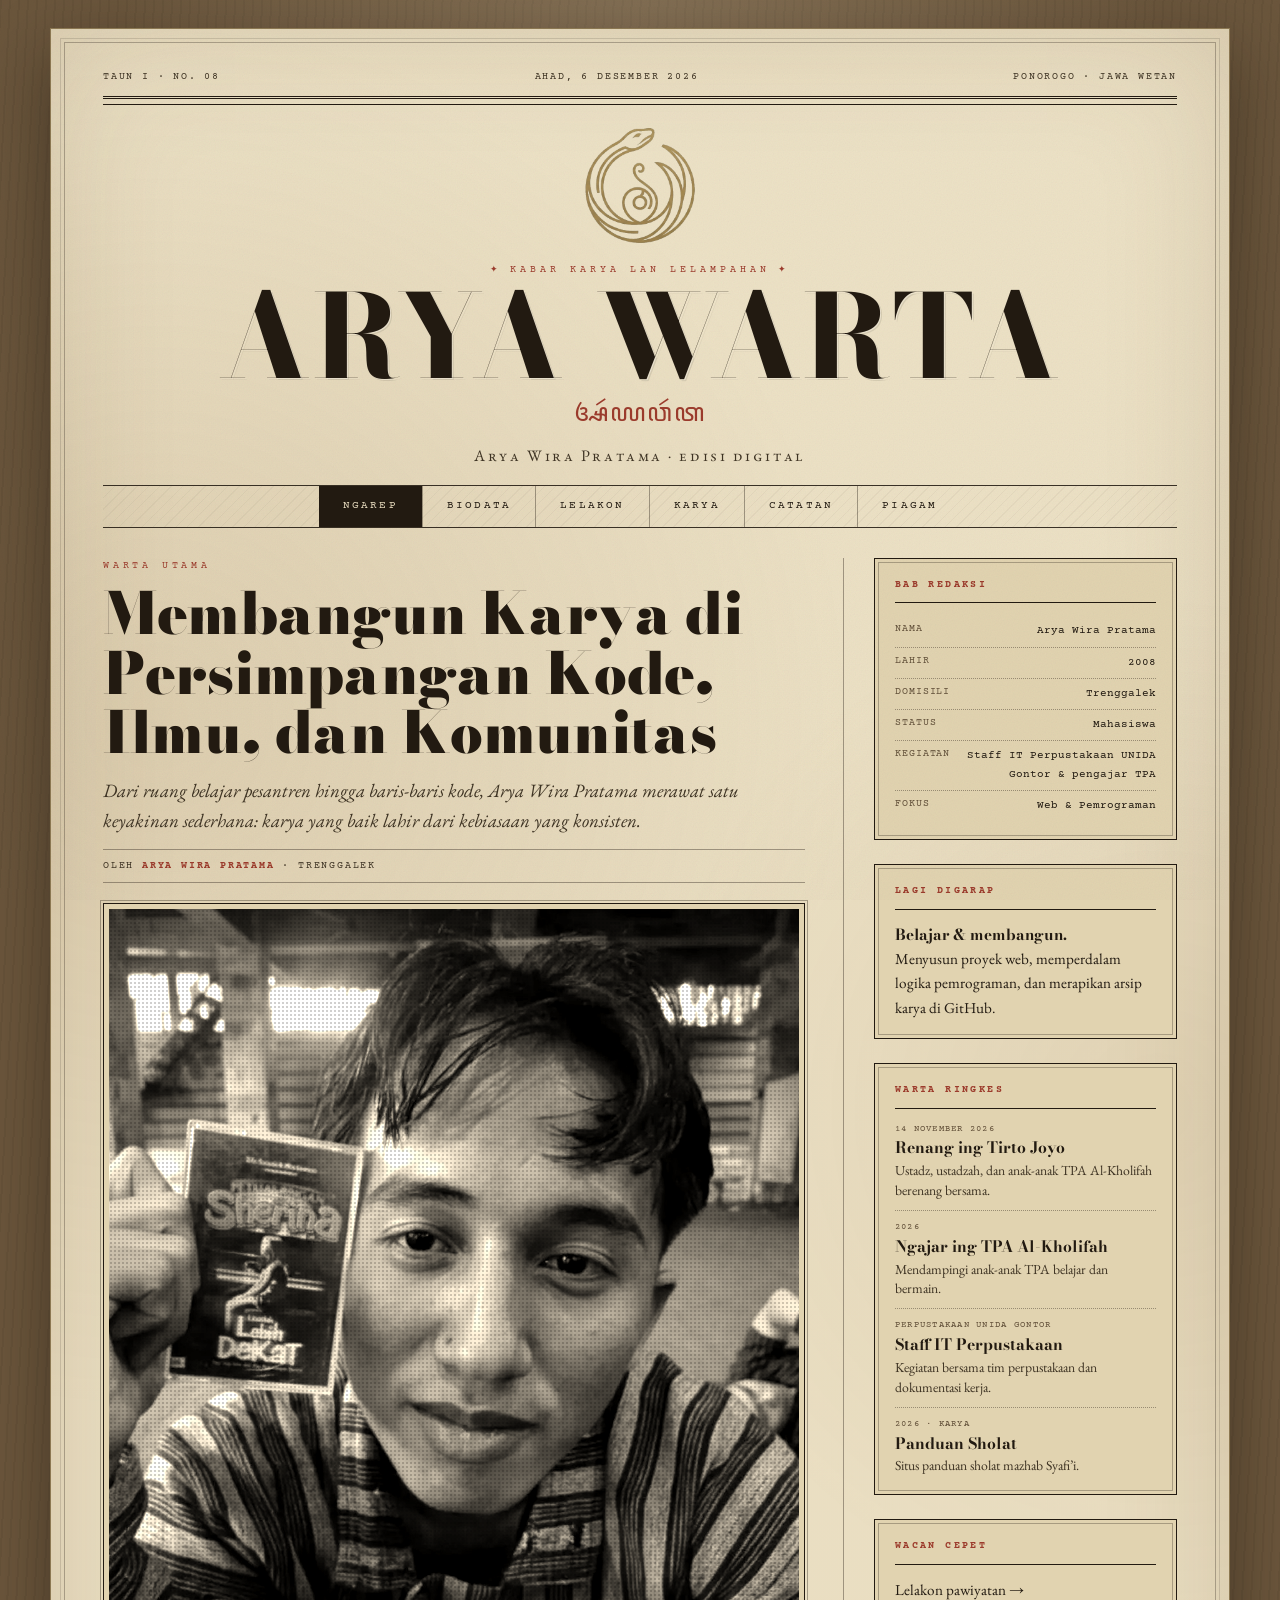
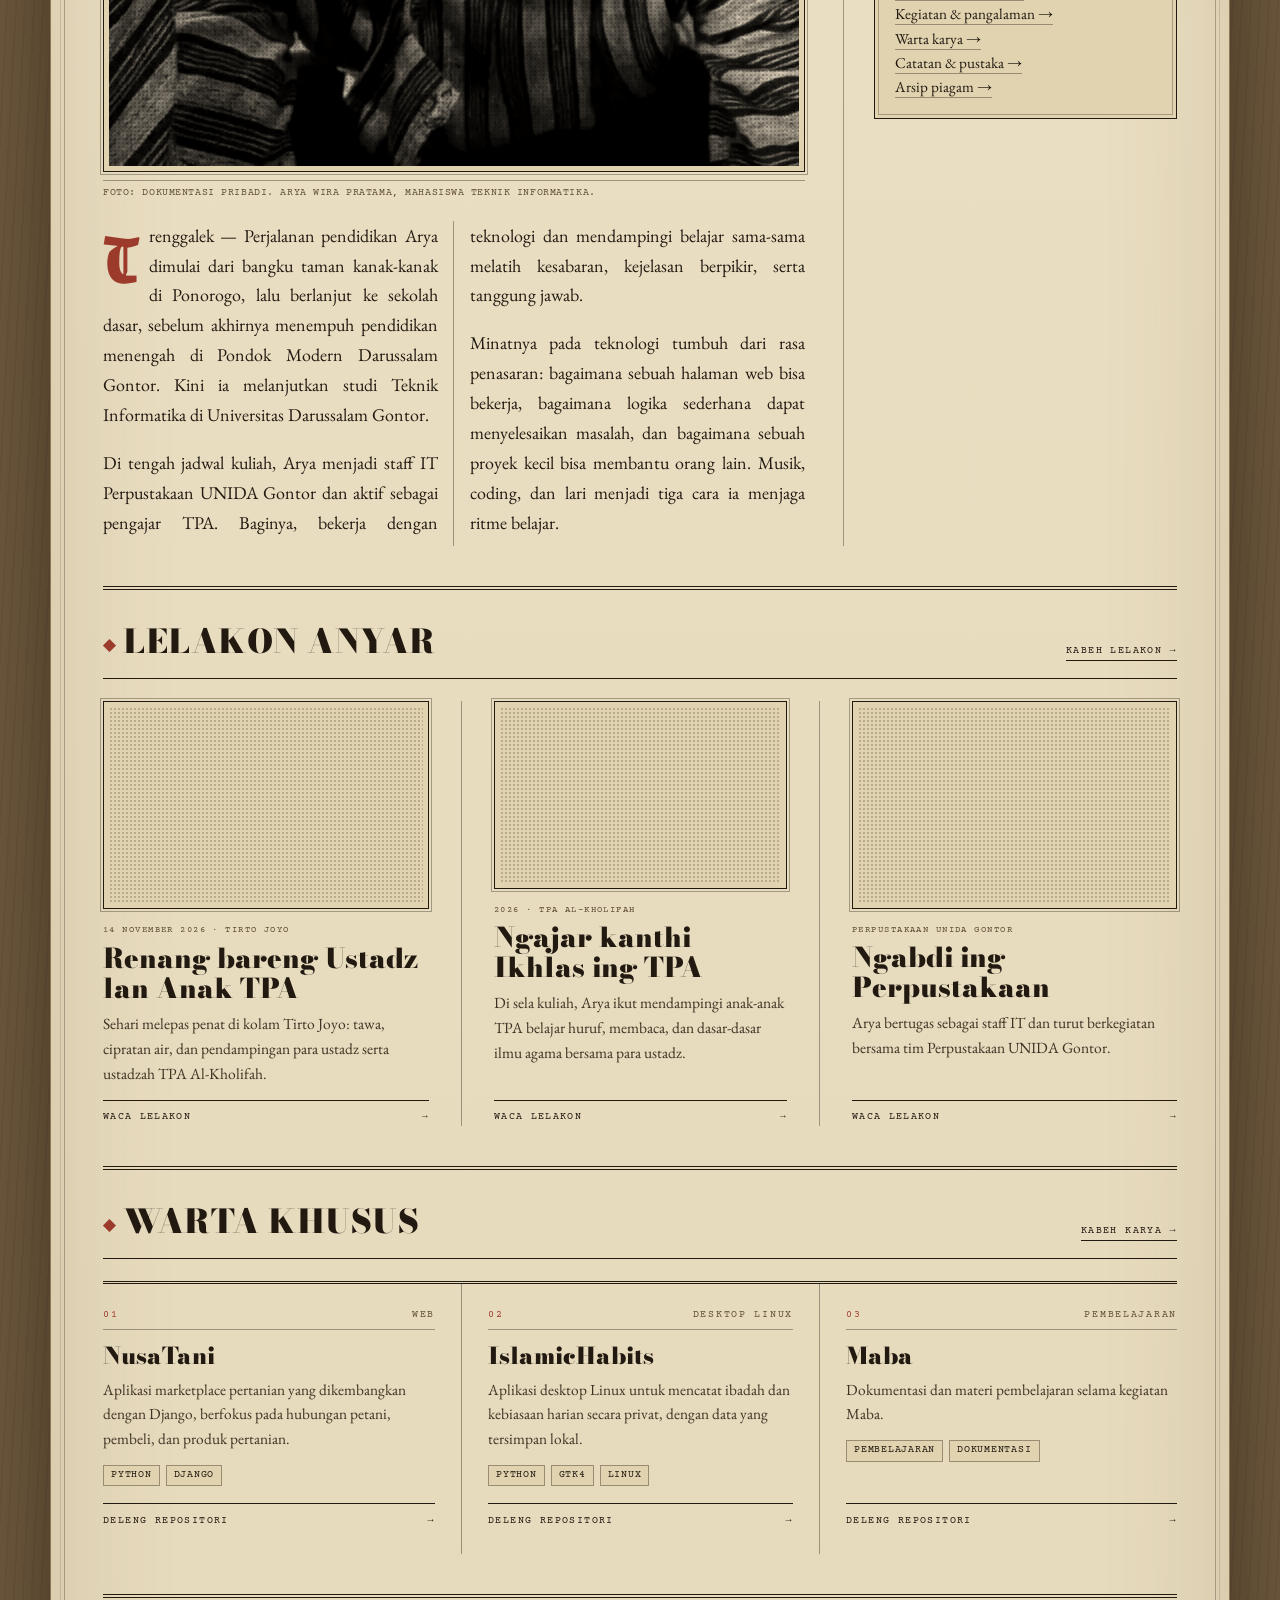
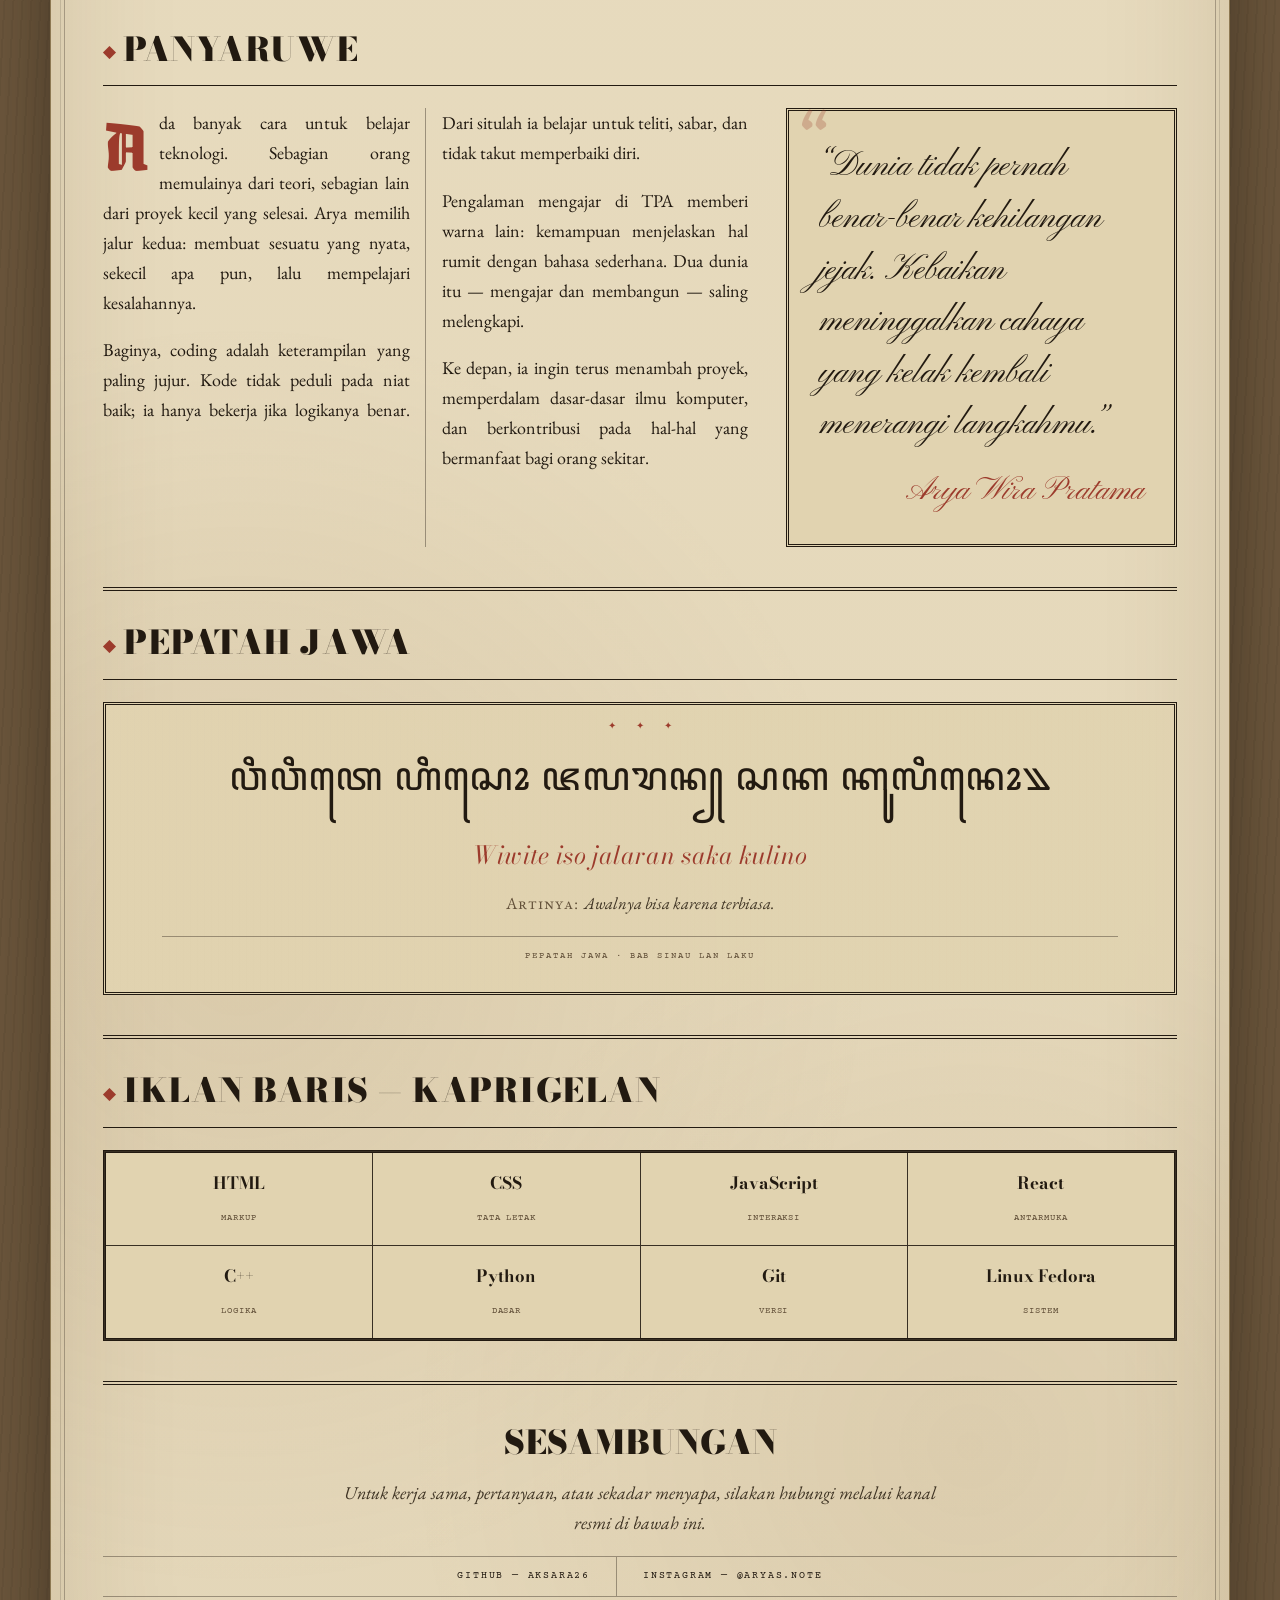
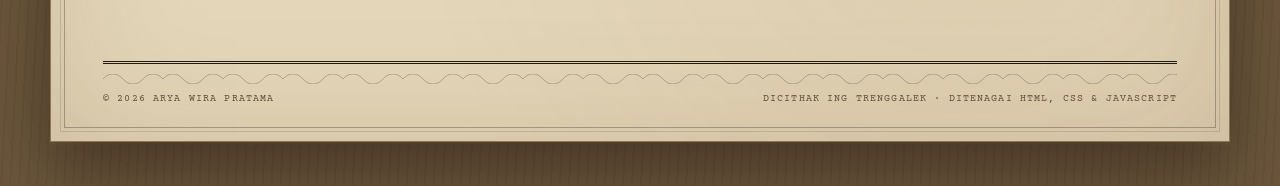
==== commit 8ab3fc63: "Pasang emblem ARCHÉ di masthead dan perbarui favicon" ====
--- a/index.html
+++ b/index.html
@@ -7,7 +7,9 @@
   <meta name="description" content="Kabar karya dan lelampahan Arya Wira Pratama, disajikan seperti koran Jawa kuno.">
   <meta name="author" content="Arya Wira Pratama">
   <meta name="theme-color" content="#E9DDC0">
-  <link rel="icon" href="favicon.svg" type="image/svg+xml">
+  <link rel="icon" type="image/png" sizes="32x32" href="favicon-32.png">
+  <link rel="icon" type="image/png" sizes="180x180" href="favicon-180.png">
+  <link rel="apple-touch-icon" sizes="180x180" href="favicon-180.png">
   <meta property="og:type" content="website">
   <meta property="og:site_name" content="Arya Warta">
   <meta property="og:locale" content="id_ID">
@@ -37,6 +39,7 @@
       <span>Ponorogo &middot; Jawa Wetan</span>
     </div>
     <div class="masthead-rule"></div>
+    <img class="masthead-logo" src="logo-emblem.png" alt="" width="372" height="392" decoding="async">
     <p class="masthead-kicker">Kabar Karya lan Lelampahan</p>
     <h1 class="masthead-title"><a href="index.html">Arya Warta</a></h1>
     <p class="masthead-jawa" lang="jv" aria-hidden="true">ꦄꦂꦪꦮꦂꦠ</p>
--- a/style.css
+++ b/style.css
@@ -163,6 +163,13 @@
   border-bottom:1px solid var(--ink);
 }
 
+.masthead-logo{
+  display:block;
+  width:clamp(86px, 9vw, 116px);
+  height:auto;
+  margin:20px auto 2px;
+}
+
 .masthead-kicker{
   margin:16px 0 4px;
   font-family:var(--mono);
@@ -1336,6 +1343,7 @@
   .sheet{ padding:24px 20px 26px; }
   .sheet::before{ inset:8px; }
   .masthead-meta{ flex-wrap:wrap; justify-content:center; gap:3px 14px; font-size:8.5px; letter-spacing:.08em; }
+  .masthead-logo{ width:80px; margin:16px auto 0; }
   .masthead-kicker{ letter-spacing:.24em; }
   .masthead-kicker::before,
   .masthead-kicker::after{ content:""; margin:0; }
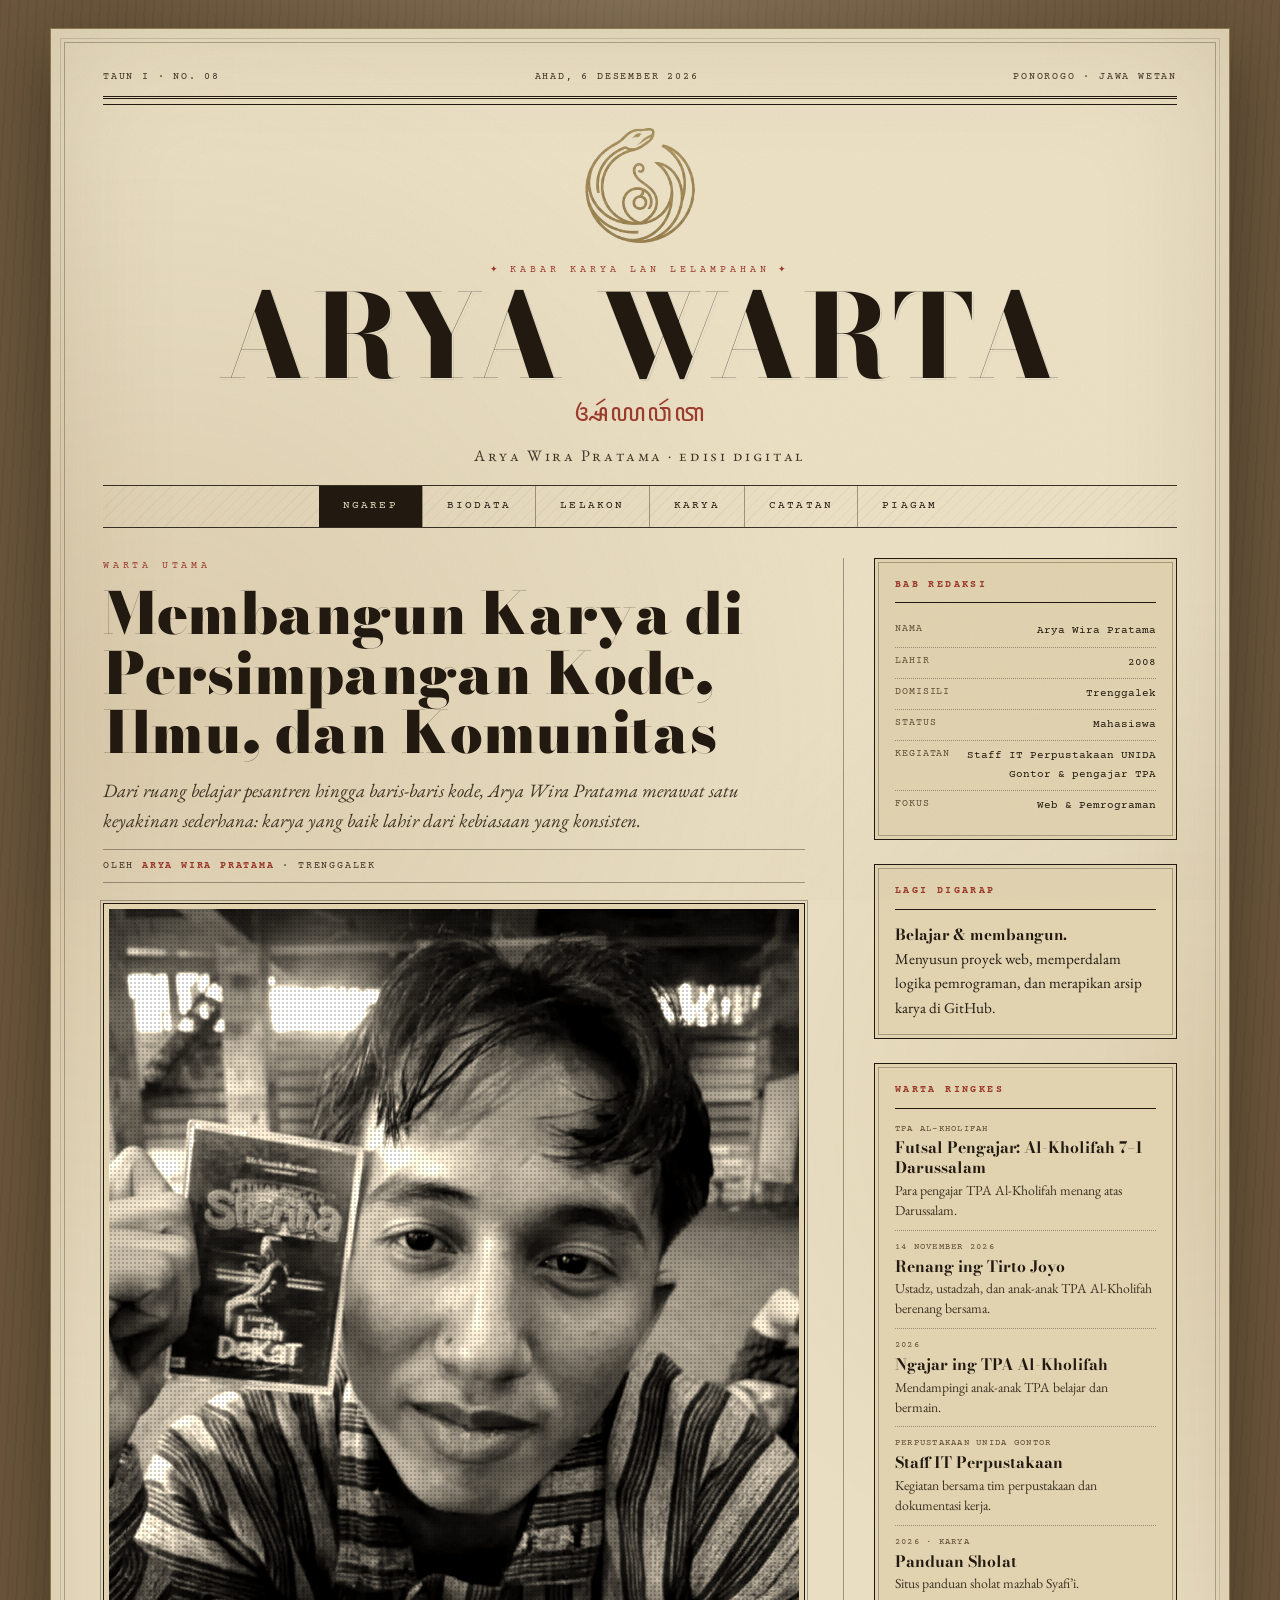
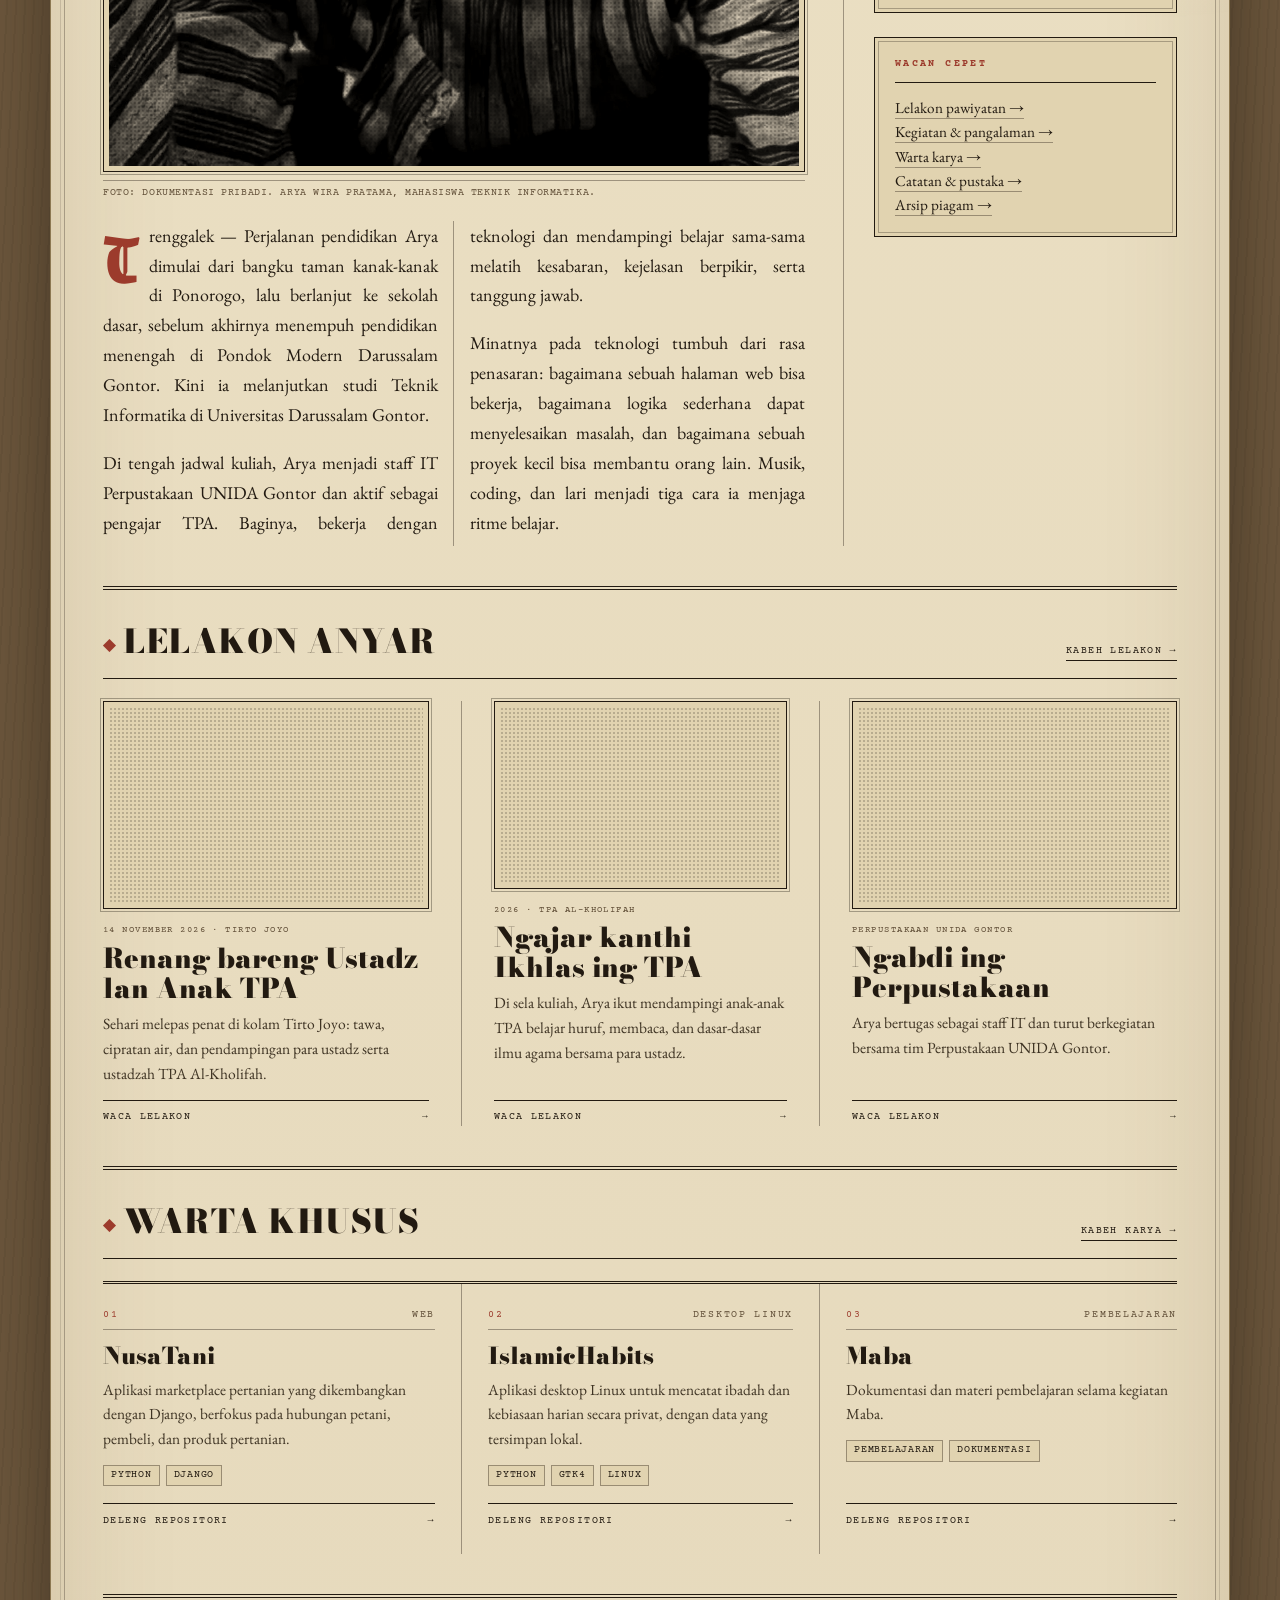
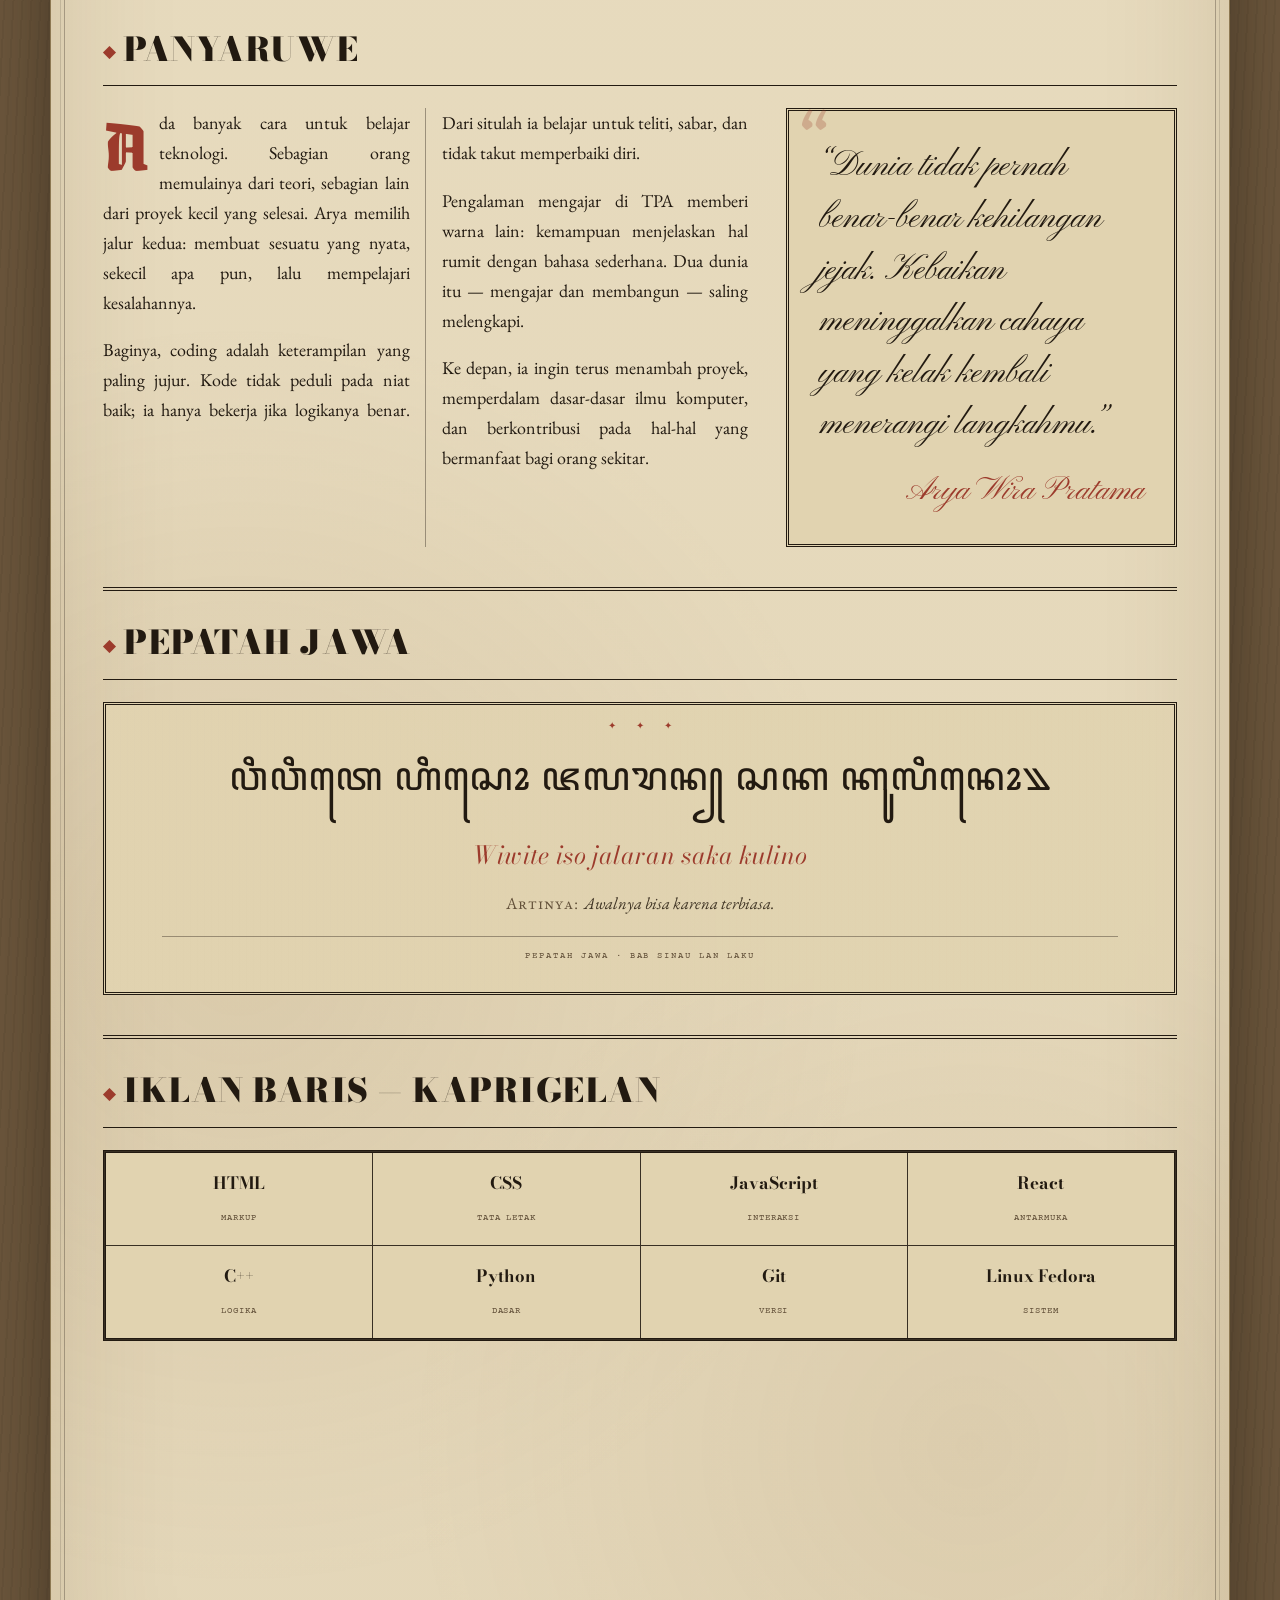
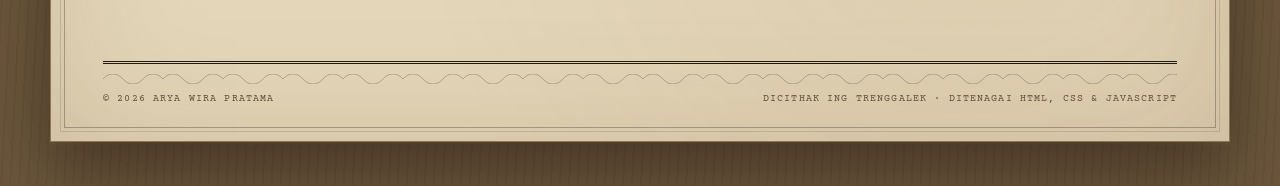
==== commit ee98a2cc: "Tambah berita futsal TPA Al-Kholifah vs Darussalam" ====
--- a/index.html
+++ b/index.html
@@ -128,6 +128,13 @@
           <h3 class="box-title">Warta Ringkes</h3>
           <ul class="briefs">
             <li>
+              <span class="brief-date">TPA Al-Kholifah</span>
+              <a href="riwayat.html#futsal">Futsal Pengajar: Al-Kholifah 7&ndash;1 Darussalam</a>
+              <span class="brief-desc">
+                Para pengajar TPA Al-Kholifah menang atas Darussalam.
+              </span>
+            </li>
+            <li>
               <span class="brief-date">14 November 2026</span>
               <a href="riwayat.html#renang">Renang ing Tirto Joyo</a>
               <span class="brief-desc">
--- a/style.css
+++ b/style.css
@@ -808,6 +808,60 @@
 }
 .subsection .section-date{ margin:0 0 18px; }
 
+/* ---------- papan skor futsal ---------- */
+.scoreboard{
+  display:grid;
+  grid-template-columns:minmax(0, 1fr) auto minmax(0, 1fr);
+  align-items:stretch;
+  margin:0 0 26px;
+  background:var(--paper-2);
+  border-top:3px double var(--ink);
+  border-bottom:3px double var(--ink);
+  text-align:center;
+}
+.score-team{
+  display:flex;
+  flex-direction:column;
+  justify-content:center;
+  padding:18px 16px 16px;
+}
+.score-name{
+  font-family:var(--mono);
+  font-size:10px;
+  letter-spacing:.16em;
+  text-transform:uppercase;
+  color:var(--muted);
+}
+.score-num{
+  margin-top:2px;
+  font-family:var(--body);
+  font-weight:700;
+  font-size:clamp(3rem, 7vw, 4.6rem);
+  line-height:.95;
+}
+.score-team--winner .score-num{ color:var(--accent); }
+.score-vs{
+  display:flex;
+  align-items:center;
+  padding:0 18px;
+  border-left:1px solid var(--rule);
+  border-right:1px solid var(--rule);
+  font-family:var(--mono);
+  font-size:11px;
+  letter-spacing:.18em;
+  text-transform:uppercase;
+  color:var(--muted);
+}
+
+.futsal-grid{
+  display:grid;
+  grid-template-columns:minmax(0, .85fr) minmax(0, 1.15fr);
+  gap:34px;
+  align-items:start;
+}
+.futsal-grid .photo{ margin:0; }
+.futsal-copy .editorial-body{ column-count:1; }
+
 .pullquote{
   position:relative;
   padding:30px 30px 26px;
@@ -1301,10 +1355,13 @@
   .front-grid,
   .editorial-grid,
   .bio-grid,
-  .tpa-grid{ grid-template-columns:1fr; }
+  .tpa-grid,
+  .futsal-grid{ grid-template-columns:1fr; }
 
   .tpa-grid{ gap:28px; }
   .tpa-grid .photo{ max-width:420px; }
+  .futsal-grid{ gap:28px; }
+  .futsal-grid .photo{ max-width:440px; }
   .renang-gallery{ grid-template-columns:1fr; gap:24px; justify-items:center; }
   .renang-gallery .photo{ width:100%; max-width:560px; }
 
@@ -1370,6 +1427,9 @@
   .tpa-copy p{ text-align:left; hyphens:none; }
   .tpa-copy p:first-of-type::first-letter{ font-size:3.2em; }
   .section-date{ font-size:9px; letter-spacing:.1em; }
+  .score-team{ padding:14px 10px 12px; }
+  .score-name{ font-size:9px; letter-spacing:.1em; }
+  .score-vs{ padding:0 12px; }
   .timeline li{ grid-template-columns:1fr; gap:5px; }
   .timeline li:first-child{ border-top:3px double var(--ink); }
   .colophon{ justify-content:flex-start; }
